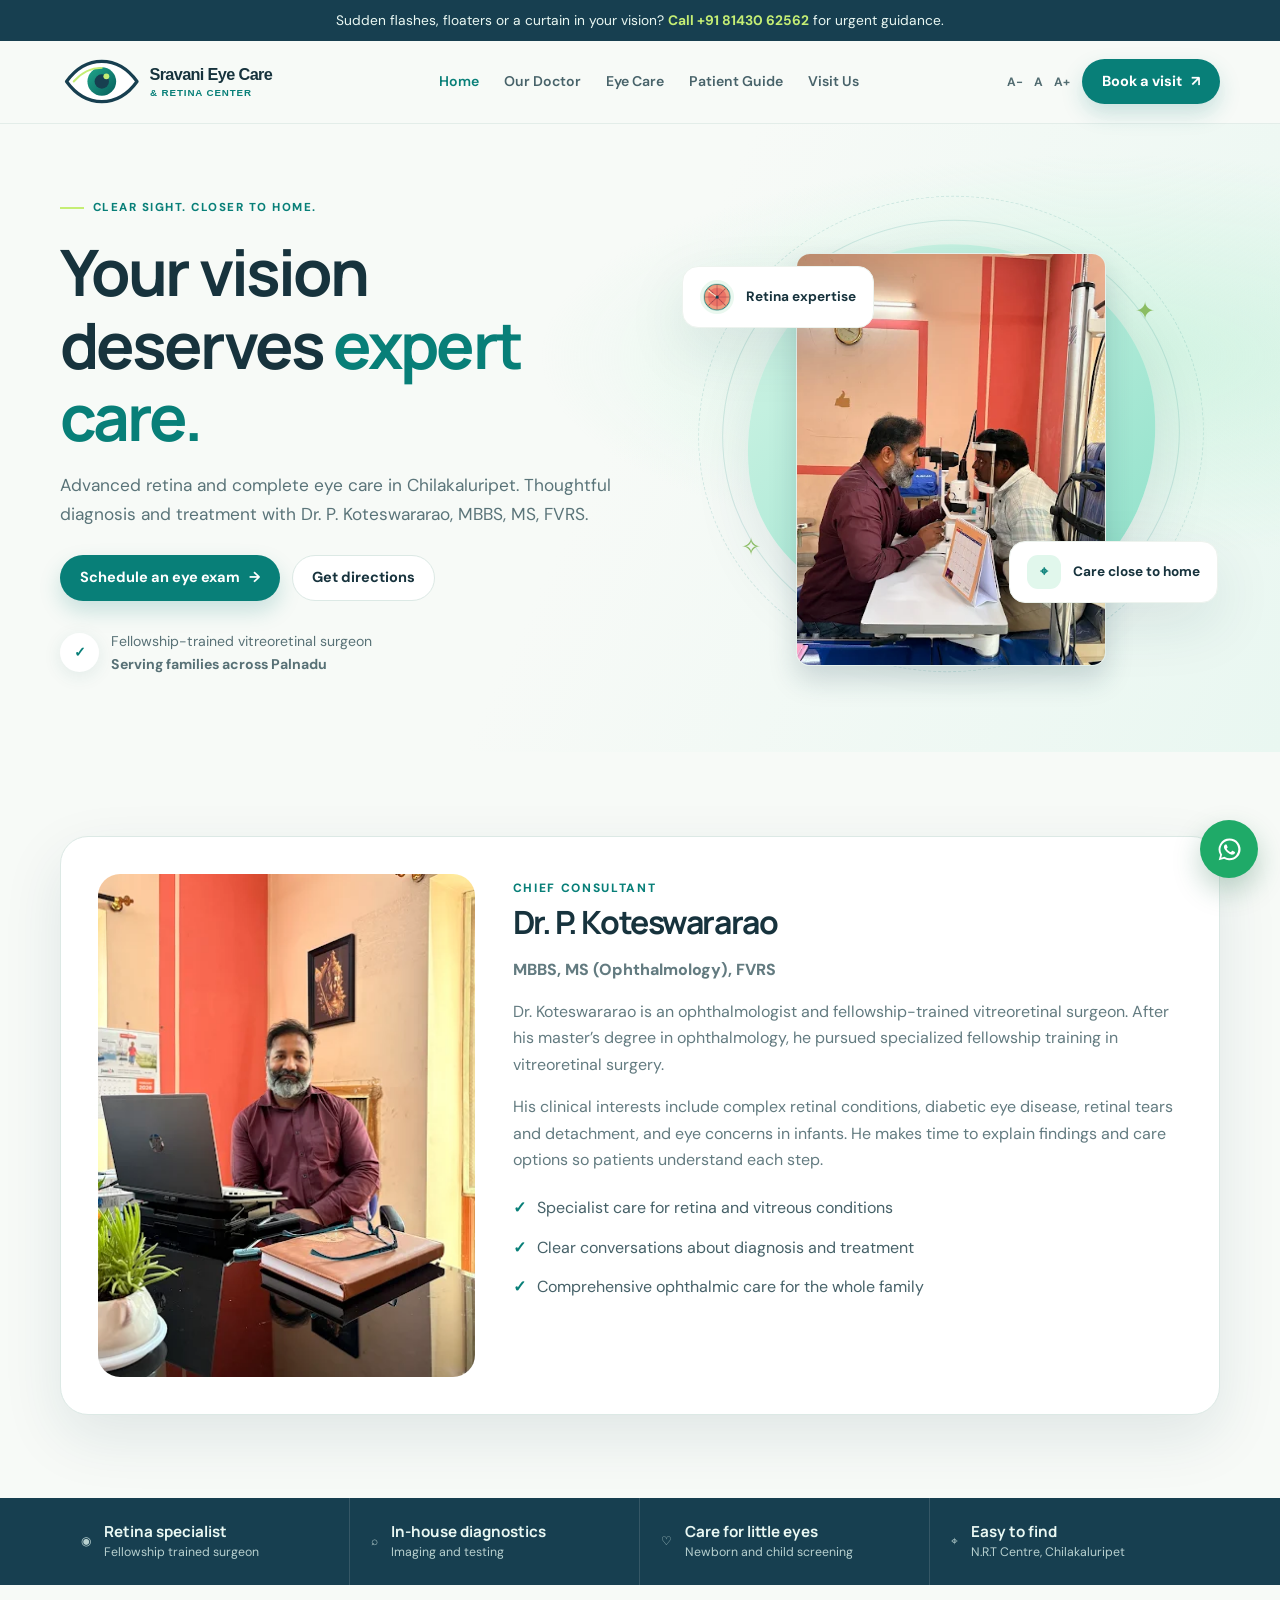
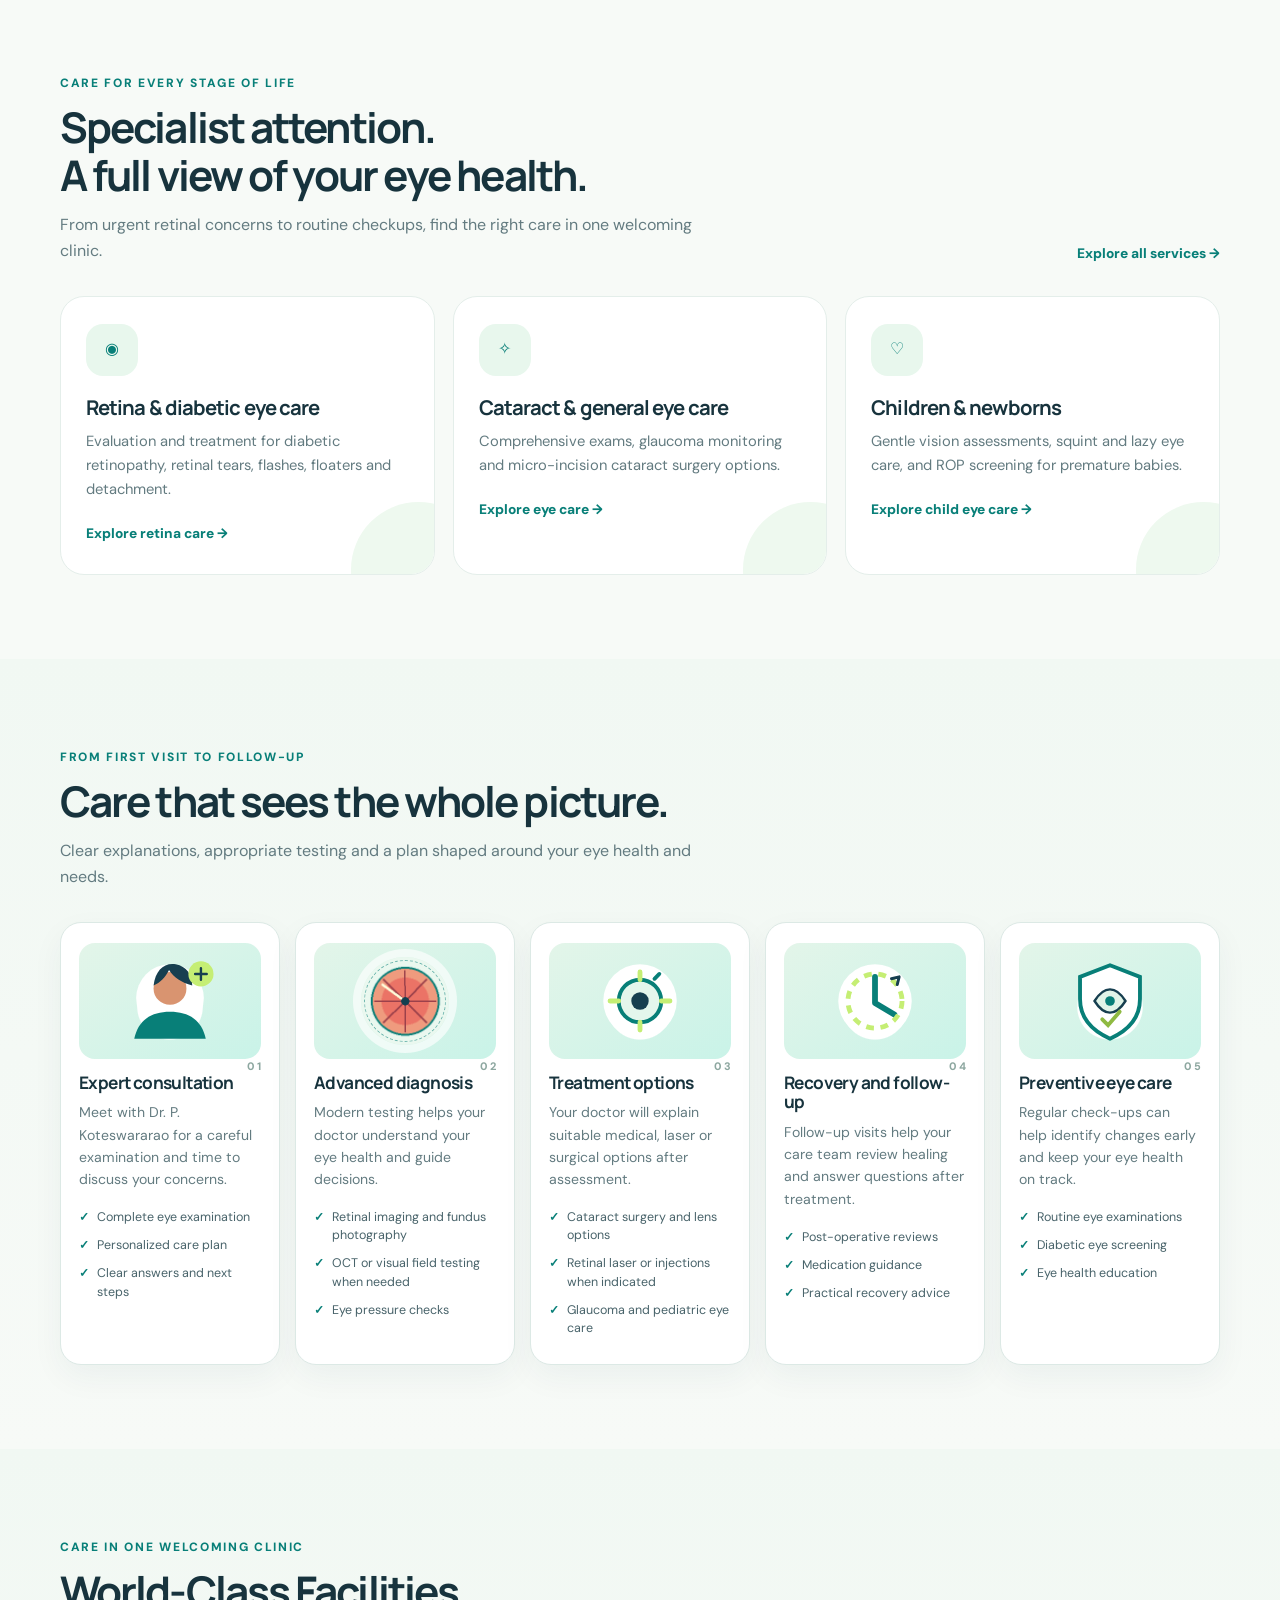
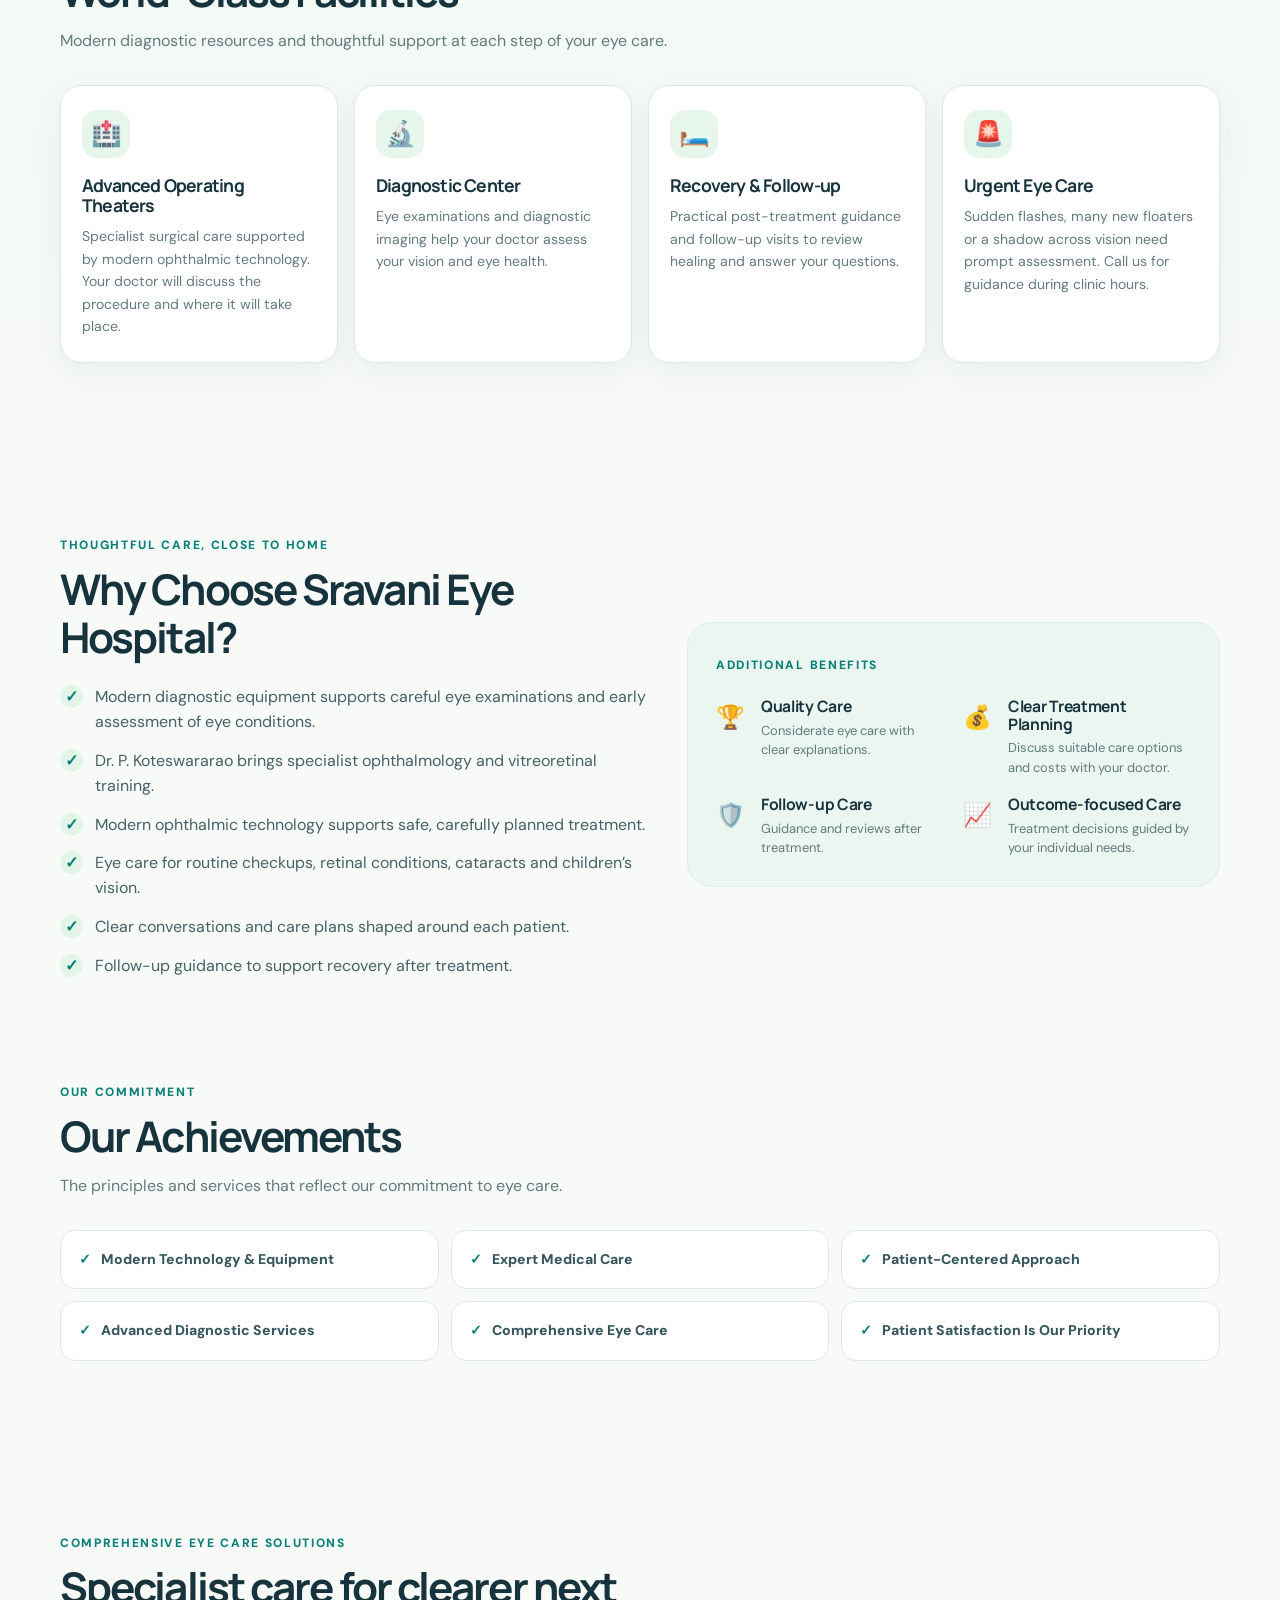
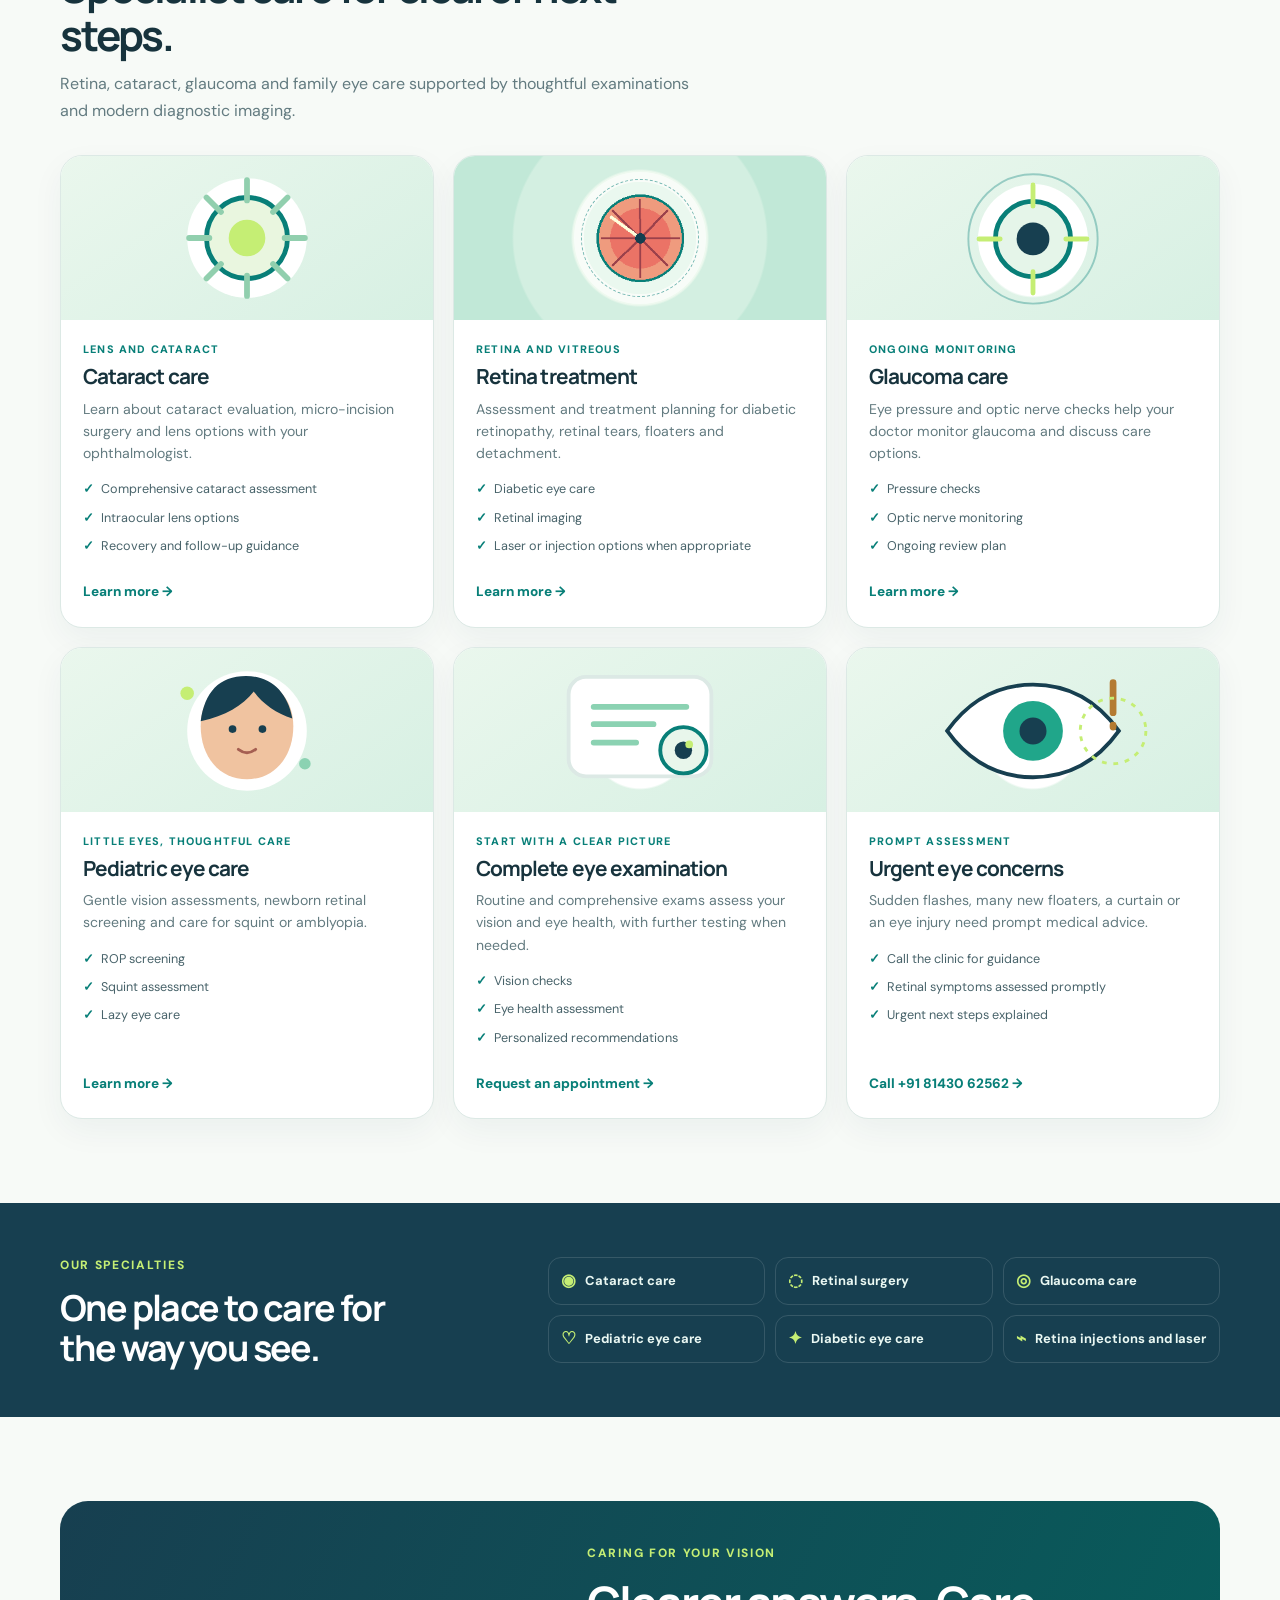
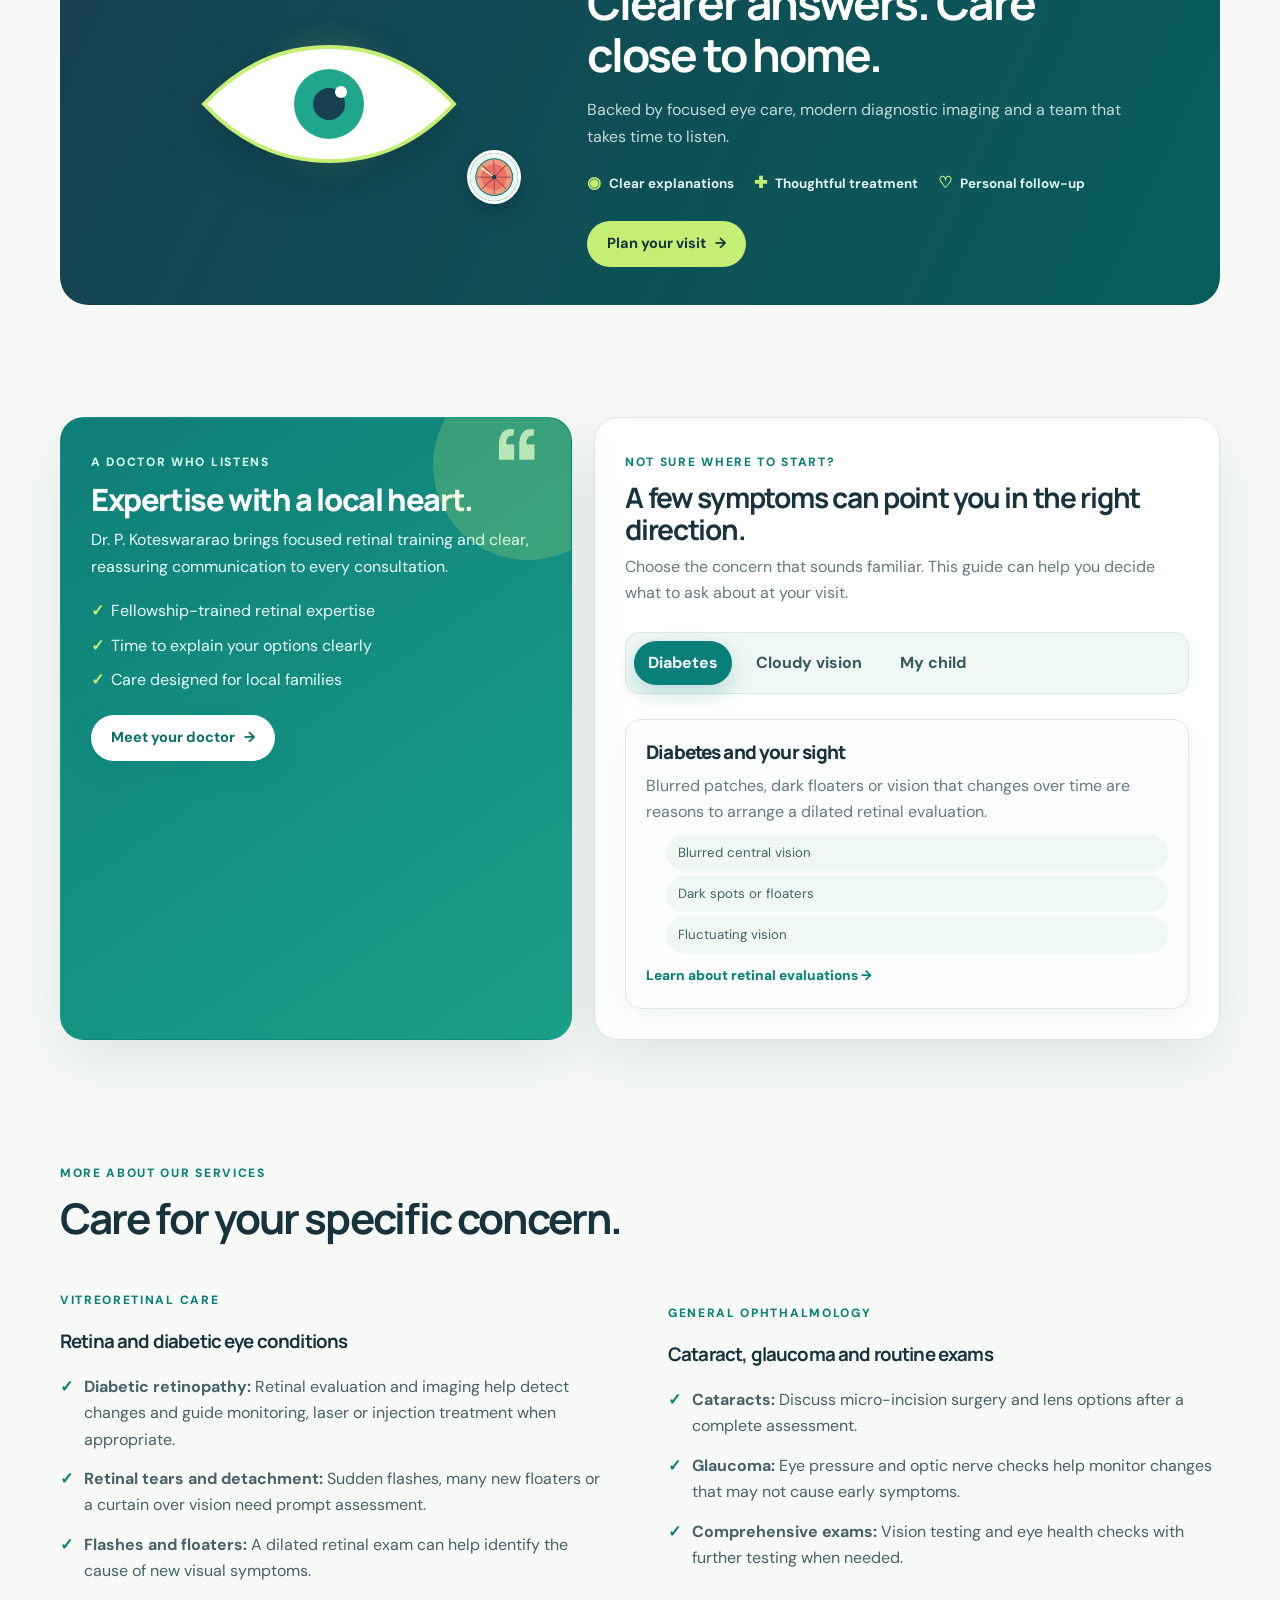
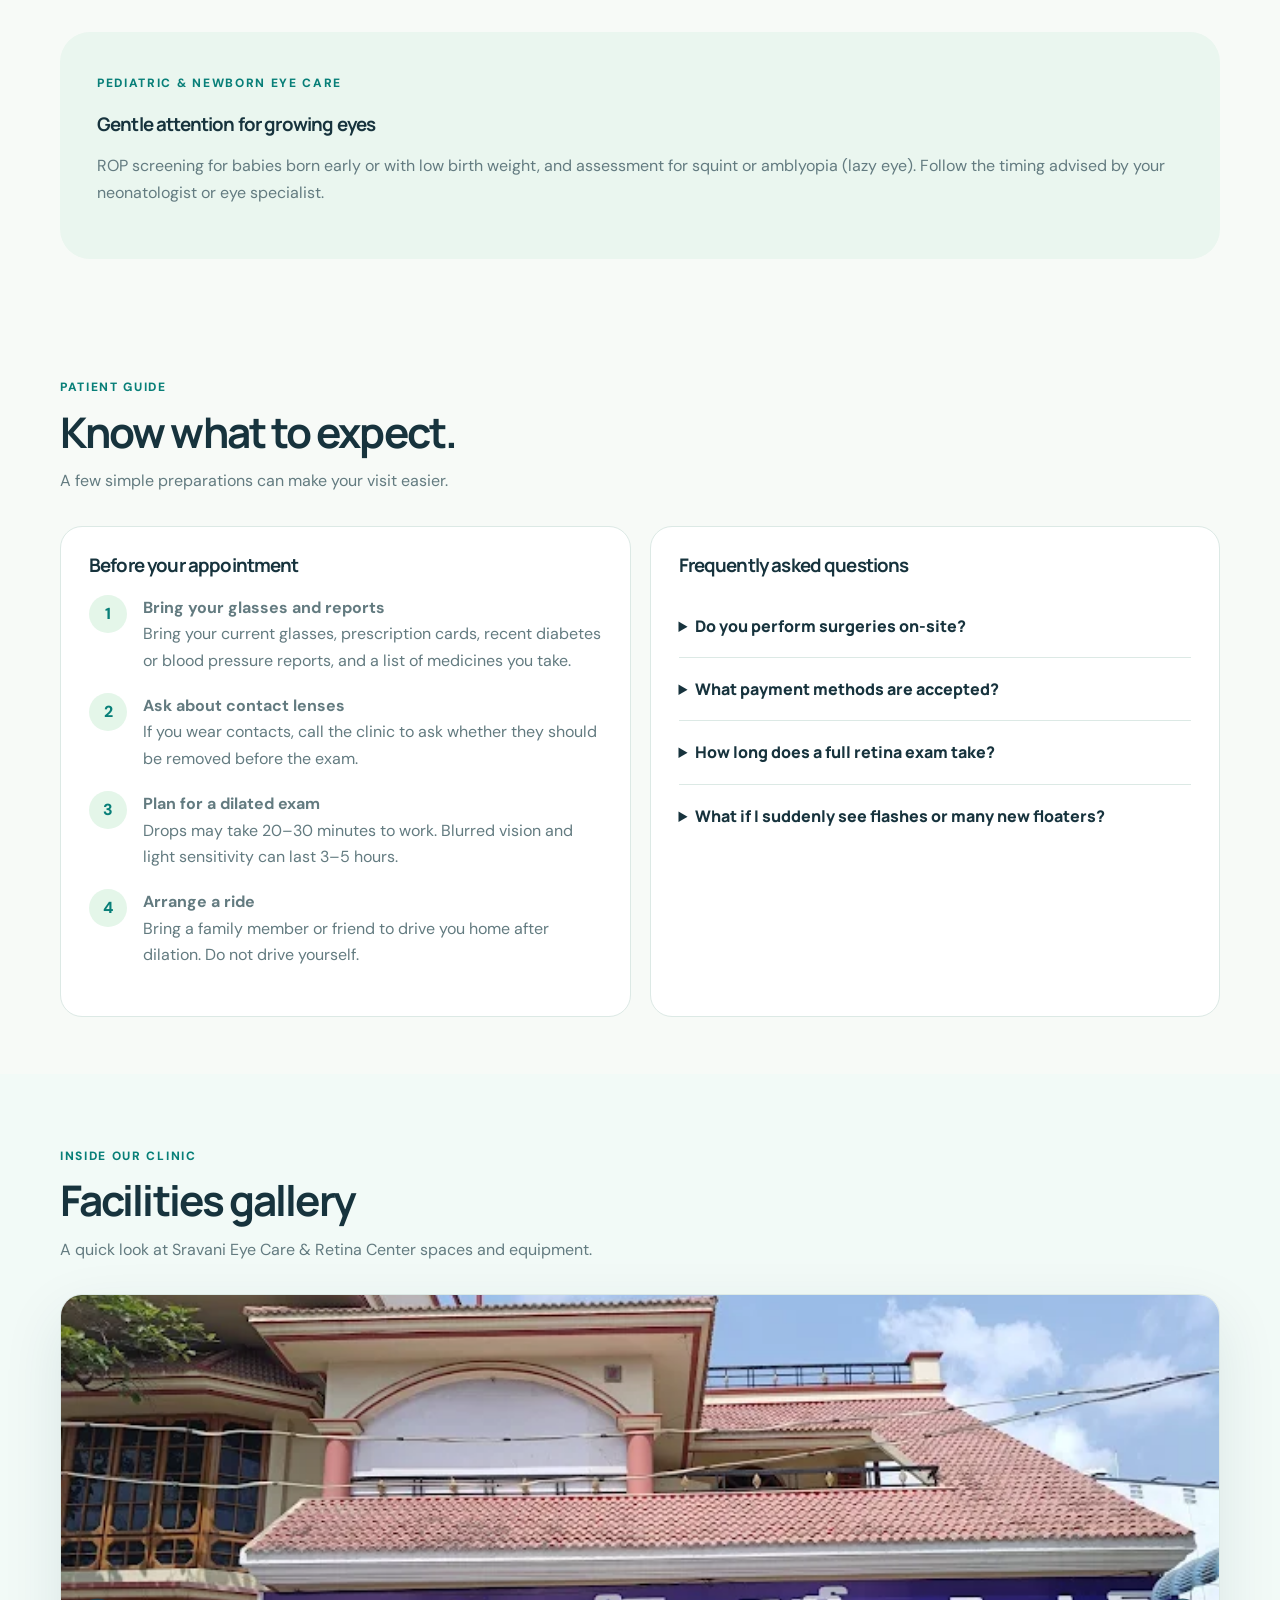
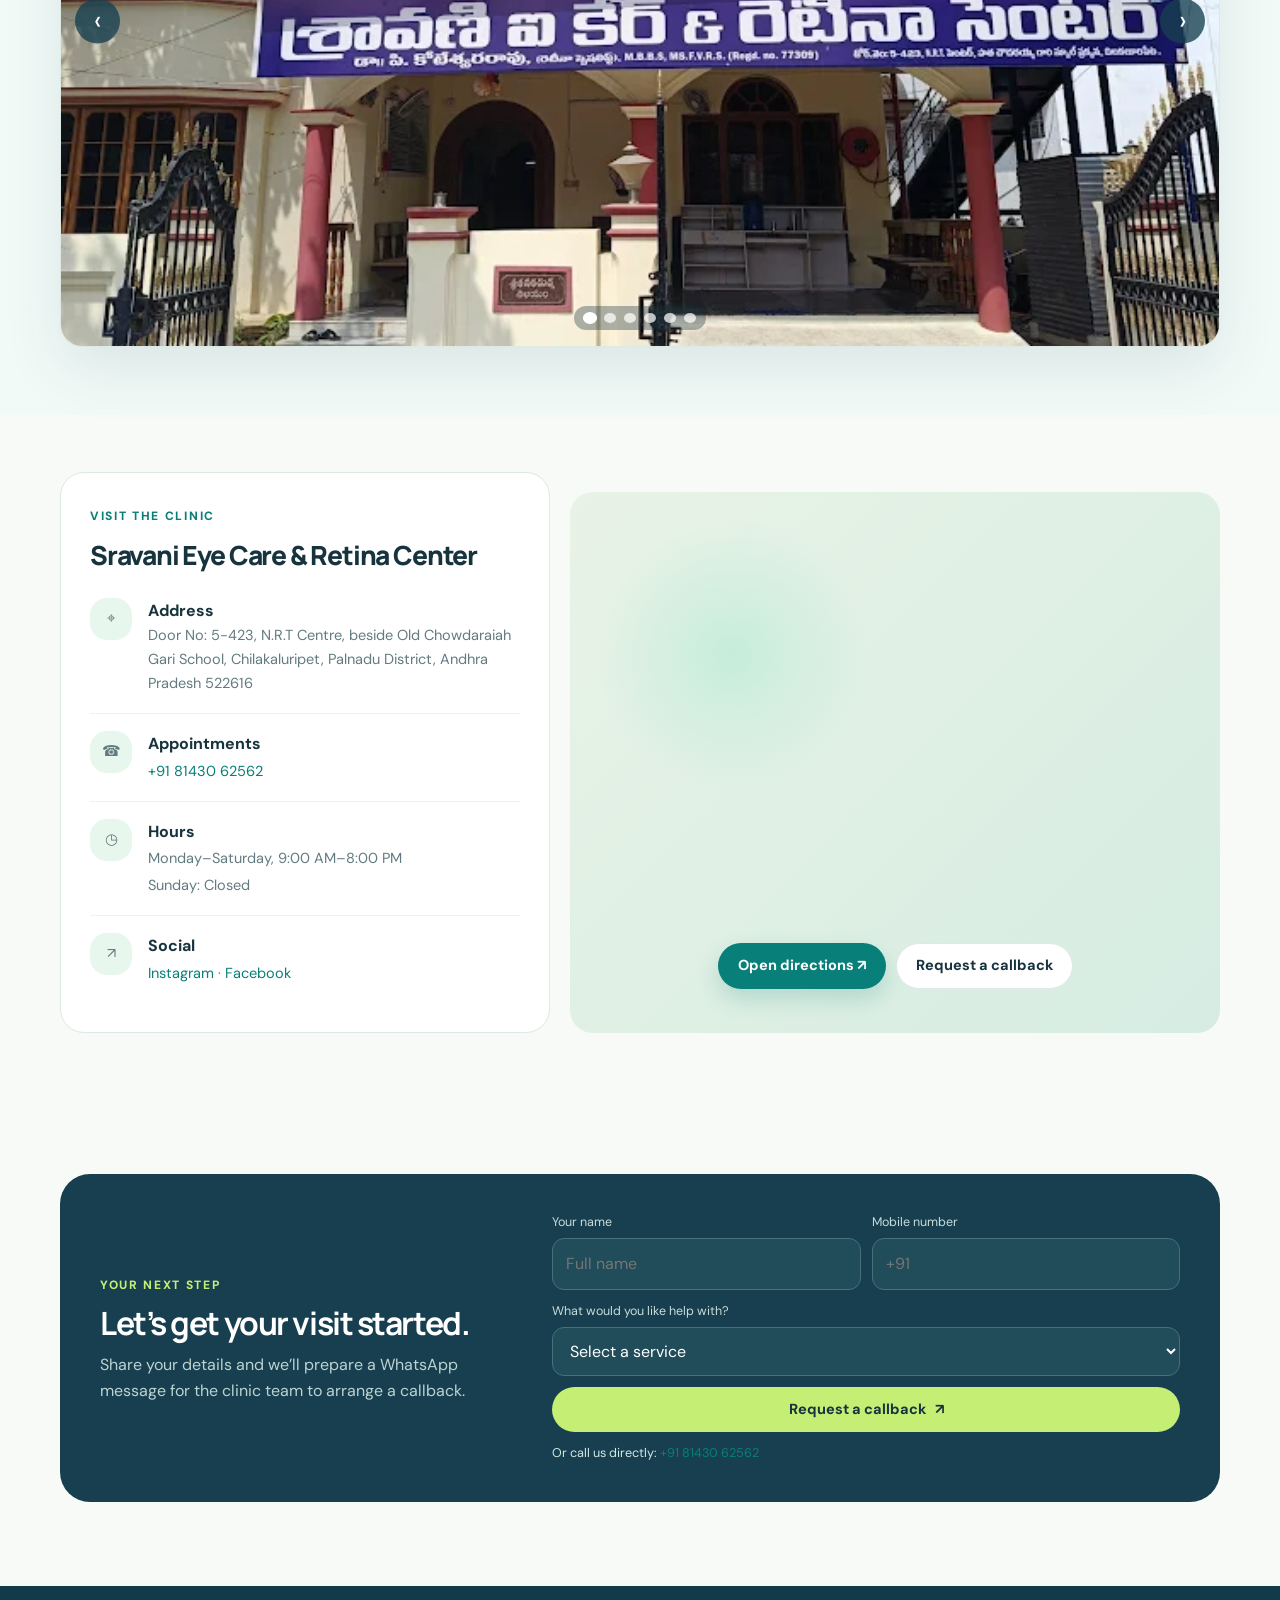
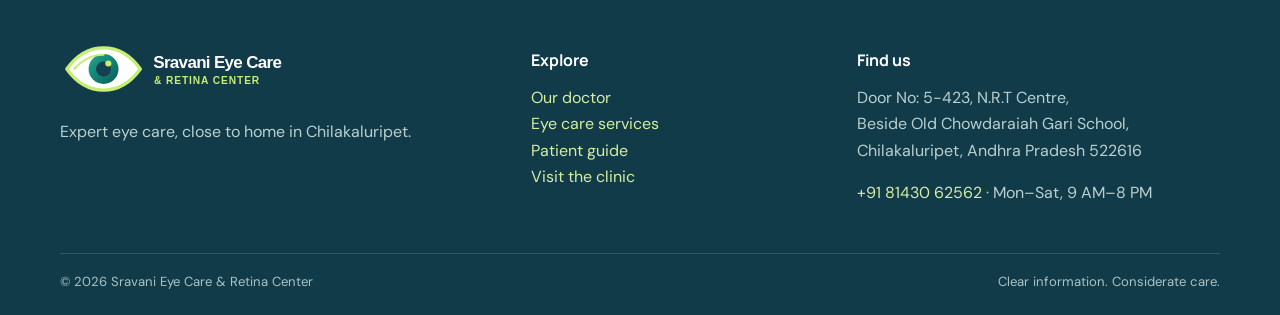
==== index.html @ eb045a0c "first commit" ====
<!doctype html>
<html lang="en">
<head>
  <meta charset="UTF-8" />
  <meta name="viewport" content="width=device-width, initial-scale=1.0" />
  <meta name="theme-color" content="#f7faf7" />
  <title>Sravani Eye Care & Retina Center | Dr. P. Koteswararao | Chilakaluripet</title>
  <meta name="description" content="Expert retina surgery, diabetic eye care, cataract treatment and pediatric eye screening at Sravani Eye Care & Retina Center, N.R.T Centre, Chilakaluripet. Call +91 81430 62562." />
  <link rel="preconnect" href="https://fonts.googleapis.com" /><link rel="preconnect" href="https://fonts.gstatic.com" crossorigin />
  <link rel="stylesheet" href="styles.css" />
  <script type="application/ld+json">{"@context":"https://schema.org","@type":"MedicalOrganization","name":"Sravani Eye Care & Retina Center","alternateName":"Sravani Eye Clinic Chilakaluripet","description":"Specialized ophthalmic care providing vitreoretinal surgery, diabetic retinopathy management, cataract surgery and pediatric eye screening under Dr. P. Koteswararao.","url":"https://sravanieyecare.com","telephone":"+91-81430-62562","address":{"@type":"PostalAddress","streetAddress":"Door No: 5-423, N.R.T Centre, Beside Old Chowdaraiah Gari School","addressLocality":"Chilakaluripet","addressRegion":"Andhra Pradesh","postalCode":"522616","addressCountry":"IN"},"openingHours":"Mo-Sa 09:00-20:00","sameAs":["https://www.instagram.com/sravanieyecare/","https://www.facebook.com/p/Sravani-Eye-Care-Retina-Center-61590438663763/"]}</script>
</head>
<body>
  <div class="top-alert">Sudden flashes, floaters or a curtain in your vision? <a href="tel:+918143062562">Call +91 81430 62562</a> for urgent guidance.</div>
  <header class="site-header"><div class="container nav-wrap">
    <a class="logo" href="index.html" aria-label="Sravani Eye Care home"><img src="assets/sravani-eye-care-logo.svg" alt="Sravani Eye Care &amp; Retina Center" /></a>
    <button class="menu-toggle" type="button" aria-expanded="false" aria-controls="main-nav" aria-label="Open navigation">☰</button>
    <nav class="main-nav" id="main-nav" aria-label="Main navigation"><a href="#home" aria-current="page">Home</a><a href="#doctor">Our Doctor</a><a href="#services">Eye Care</a><a href="#guide">Patient Guide</a><a href="#visit">Visit Us</a></nav>
    <div class="nav-tools"><div class="font-tools" aria-label="Text size"><button data-font-action="decrease" aria-label="Decrease text size">A−</button><button data-font-action="reset" aria-label="Reset text size">A</button><button data-font-action="increase" aria-label="Increase text size">A+</button></div><a class="btn btn-primary header-cta" href="#appointment">Book a visit <span aria-hidden="true">↗</span></a></div>
  </div></header>
  <main>
    <section class="hero" id="home"><div class="container hero-grid">
      <div class="reveal"><span class="eyebrow">Clear sight. Closer to home.</span><h1>Your vision deserves <em>expert care.</em></h1><p class="hero-copy">Advanced retina and complete eye care in Chilakaluripet. Thoughtful diagnosis and treatment with Dr. P. Koteswararao, MBBS, MS, FVRS.</p>
        <div class="cta-group"><a class="btn btn-primary" href="#appointment">Schedule an eye exam <span aria-hidden="true">→</span></a><a class="btn btn-light" href="https://maps.google.com/?q=5-423,+N.R.T+Centre,+Beside+Old+Chowdaraiah+Gari+School,+Chilakaluripet" target="_blank" rel="noopener noreferrer">Get directions</a></div>
        <div class="hero-note"><span class="doctor-seal">✓</span><span>Fellowship-trained vitreoretinal surgeon<br /><strong>Serving families across Palnadu</strong></span></div>
      </div>
      <div class="hero-art" aria-label="Sravani Eye Care clinic banner"><div class="eye-frame"></div>
        <img class="home-banner" src="assets/home-banner.png" alt="Sravani Eye Care clinic banner" loading="lazy" decoding="async" />
        <div class="orbit-card one"><img class="scan-gif" src="assets/retina-scan.gif" alt="" /><span>Retina expertise</span></div><div class="orbit-card two"><span class="orbit-icon">⌖</span><span>Care close to home</span></div><span class="spark s1">✦</span><span class="spark s2">✧</span>
      </div>
    </div></section>
    <section class="section" id="doctor">
      <div class="container doctor-card reveal">
        <div class="doctor-visual"><img src="assets/doctor.png" alt="Dr. P. Koteswararao, ophthalmologist and retina specialist" /></div>
        <div class="doctor-copy"><span class="section-kicker">Chief Consultant</span><h2>Dr. P. Koteswararao</h2><p class="credential">MBBS, MS (Ophthalmology), FVRS</p><p>Dr. Koteswararao is an ophthalmologist and fellowship-trained vitreoretinal surgeon. After his master’s degree in ophthalmology, he pursued specialized fellowship training in vitreoretinal surgery.</p><p>His clinical interests include complex retinal conditions, diabetic eye disease, retinal tears and detachment, and eye concerns in infants. He makes time to explain findings and care options so patients understand each step.</p><ul class="bullet-list"><li><span class="check">✓</span><span>Specialist care for retina and vitreous conditions</span></li><li><span class="check">✓</span><span>Clear conversations about diagnosis and treatment</span></li><li><span class="check">✓</span><span>Comprehensive ophthalmic care for the whole family</span></li></ul></div>
      </div>
    </section>
    <section class="trust-strip"><div class="container trust-grid"><div class="trust-item"><span class="trust-icon">◉</span><div><strong>Retina specialist</strong><span>Fellowship trained surgeon</span></div></div><div class="trust-item"><span class="trust-icon">⌕</span><div><strong>In-house diagnostics</strong><span>Imaging and testing</span></div></div><div class="trust-item"><span class="trust-icon">♡</span><div><strong>Care for little eyes</strong><span>Newborn and child screening</span></div></div><div class="trust-item"><span class="trust-icon">⌖</span><div><strong>Easy to find</strong><span>N.R.T Centre, Chilakaluripet</span></div></div></div></section>
    <section class="section" id="services"><div class="container"><div class="section-head"><div><span class="section-kicker">Care for every stage of life</span><h2 class="section-title">Specialist attention.<br />A full view of your eye health.</h2><p class="section-intro">From urgent retinal concerns to routine checkups, find the right care in one welcoming clinic.</p></div><a class="text-link" href="#eye-care-solutions">Explore all services →</a></div>
      <div class="service-grid"><article class="service-card reveal"><div class="service-icon">◉</div><h3>Retina & diabetic eye care</h3><p>Evaluation and treatment for diabetic retinopathy, retinal tears, flashes, floaters and detachment.</p><a class="text-link" href="#retina-care">Explore retina care →</a></article><article class="service-card reveal"><div class="service-icon">✧</div><h3>Cataract & general eye care</h3><p>Comprehensive exams, glaucoma monitoring and micro-incision cataract surgery options.</p><a class="text-link" href="#general-care">Explore eye care →</a></article><article class="service-card reveal"><div class="service-icon">♡</div><h3>Children & newborns</h3><p>Gentle vision assessments, squint and lazy eye care, and ROP screening for premature babies.</p><a class="text-link" href="#pediatric-care">Explore child eye care →</a></article></div>
    </div></section>
    <section class="section care-pathway" id="care-journey"><div class="container"><div class="section-head"><div><span class="section-kicker">From first visit to follow-up</span><h2 class="section-title">Care that sees the whole picture.</h2><p class="section-intro">Clear explanations, appropriate testing and a plan shaped around your eye health and needs.</p></div></div>
      <div class="pathway-grid">
        <article class="pathway-card reveal"><div class="pathway-art consult-art" aria-hidden="true"><svg viewBox="0 0 120 100"><circle cx="60" cy="47" r="35" fill="#fff"/><path d="M23 89c4-19 17-28 37-28s33 9 37 28" fill="#087f78"/><circle cx="60" cy="37" r="17" fill="#d99470"/><path d="M43 34c2-16 11-24 23-22 11 2 17 11 17 22-11-3-19-8-24-16-4 8-9 13-16 16" fill="#173f50"/><circle cx="92" cy="22" r="13" fill="#c5ee74"/><path d="M92 16v12m-6-6h12" stroke="#173f50" stroke-width="2.5" stroke-linecap="round"/></svg></div><span class="pathway-number">01</span><h3>Expert consultation</h3><p>Meet with Dr. P. Koteswararao for a careful examination and time to discuss your concerns.</p><ul><li>Complete eye examination</li><li>Personalized care plan</li><li>Clear answers and next steps</li></ul></article>
        <article class="pathway-card reveal"><div class="pathway-art diagnostic-art"><img src="assets/retina-scan.gif" alt="Animated retinal scan illustration" /><span class="scan-ring" aria-hidden="true"></span></div><span class="pathway-number">02</span><h3>Advanced diagnosis</h3><p>Modern testing helps your doctor understand your eye health and guide decisions.</p><ul><li>Retinal imaging and fundus photography</li><li>OCT or visual field testing when needed</li><li>Eye pressure checks</li></ul></article>
        <article class="pathway-card reveal"><div class="pathway-art treatment-art" aria-hidden="true"><svg viewBox="0 0 120 100"><circle cx="60" cy="50" r="38" fill="#fff"/><circle cx="60" cy="50" r="22" fill="#e4f6ec" stroke="#087f78" stroke-width="4"/><circle cx="60" cy="50" r="9" fill="#173f50"/><path d="M60 28v-8m22 30h9M60 72v8M38 50h-9" stroke="#c5ee74" stroke-width="5" stroke-linecap="round"/><path d="m75 27 5-5" stroke="#087f78" stroke-width="4" stroke-linecap="round"/></svg></div><span class="pathway-number">03</span><h3>Treatment options</h3><p>Your doctor will explain suitable medical, laser or surgical options after assessment.</p><ul><li>Cataract surgery and lens options</li><li>Retinal laser or injections when indicated</li><li>Glaucoma and pediatric eye care</li></ul></article>
        <article class="pathway-card reveal"><div class="pathway-art recovery-art" aria-hidden="true"><svg viewBox="0 0 120 100"><circle cx="60" cy="50" r="38" fill="#fff"/><path d="M60 25v27l20 12" fill="none" stroke="#087f78" stroke-width="6" stroke-linecap="round" stroke-linejoin="round"/><circle cx="60" cy="50" r="28" fill="none" stroke="#c5ee74" stroke-width="5" stroke-dasharray="8 7"/><path d="m77 27 8-2-2 8" fill="none" stroke="#173f50" stroke-width="3" stroke-linecap="round" stroke-linejoin="round"/></svg></div><span class="pathway-number">04</span><h3>Recovery and follow-up</h3><p>Follow-up visits help your care team review healing and answer questions after treatment.</p><ul><li>Post-operative reviews</li><li>Medication guidance</li><li>Practical recovery advice</li></ul></article>
        <article class="pathway-card reveal"><div class="pathway-art prevention-art" aria-hidden="true"><svg viewBox="0 0 120 100"><path d="M60 13 91 25v23c0 20-13 33-31 41-18-8-31-21-31-41V25Z" fill="#fff" stroke="#087f78" stroke-width="4"/><path d="M44 50c5-8 11-12 16-12s11 4 16 12c-5 8-11 12-16 12s-11-4-16-12Z" fill="#e1f4e8" stroke="#173f50" stroke-width="2.5"/><circle cx="60" cy="50" r="5" fill="#087f78"/><path d="m52 69 6 6 12-14" fill="none" stroke="#8fba42" stroke-width="4" stroke-linecap="round"/></svg></div><span class="pathway-number">05</span><h3>Preventive eye care</h3><p>Regular check-ups can help identify changes early and keep your eye health on track.</p><ul><li>Routine eye examinations</li><li>Diabetic eye screening</li><li>Eye health education</li></ul></article>
      </div>
    </div></section>
    <section class="section facilities-section" id="facilities"><div class="container"><div class="section-head"><div><span class="section-kicker">Care in one welcoming clinic</span><h2 class="section-title">World-Class Facilities</h2><p class="section-intro">Modern diagnostic resources and thoughtful support at each step of your eye care.</p></div></div>
      <div class="facilities-grid">
        <article class="facility-card reveal"><span class="facility-icon" aria-hidden="true">🏥</span><h3>Advanced Operating Theaters</h3><p>Specialist surgical care supported by modern ophthalmic technology. Your doctor will discuss the procedure and where it will take place.</p></article>
        <article class="facility-card reveal"><span class="facility-icon" aria-hidden="true">🔬</span><h3>Diagnostic Center</h3><p>Eye examinations and diagnostic imaging help your doctor assess your vision and eye health.</p></article>
        <article class="facility-card reveal"><span class="facility-icon" aria-hidden="true">🛏️</span><h3>Recovery & Follow-up</h3><p>Practical post-treatment guidance and follow-up visits to review healing and answer your questions.</p></article>
        <article class="facility-card reveal"><span class="facility-icon" aria-hidden="true">🚨</span><h3>Urgent Eye Care</h3><p>Sudden flashes, many new floaters or a shadow across vision need prompt assessment. Call us for guidance during clinic hours.</p></article>
      </div>
    </div></section>
    <section class="section why-section" id="why-sravani"><div class="container why-layout"><div><span class="section-kicker">Thoughtful care, close to home</span><h2 class="section-title">Why Choose Sravani Eye Hospital?</h2><ul class="why-list"><li><span aria-hidden="true">✓</span><span>Modern diagnostic equipment supports careful eye examinations and early assessment of eye conditions.</span></li><li><span aria-hidden="true">✓</span><span>Dr. P. Koteswararao brings specialist ophthalmology and vitreoretinal training.</span></li><li><span aria-hidden="true">✓</span><span>Modern ophthalmic technology supports safe, carefully planned treatment.</span></li><li><span aria-hidden="true">✓</span><span>Eye care for routine checkups, retinal conditions, cataracts and children’s vision.</span></li><li><span aria-hidden="true">✓</span><span>Clear conversations and care plans shaped around each patient.</span></li><li><span aria-hidden="true">✓</span><span>Follow-up guidance to support recovery after treatment.</span></li></ul></div>
      <aside class="benefits-panel"><span class="section-kicker">Additional Benefits</span><div class="benefit-grid"><article><span aria-hidden="true">🏆</span><div><h3>Quality Care</h3><p>Considerate eye care with clear explanations.</p></div></article><article><span aria-hidden="true">💰</span><div><h3>Clear Treatment Planning</h3><p>Discuss suitable care options and costs with your doctor.</p></div></article><article><span aria-hidden="true">🛡️</span><div><h3>Follow-up Care</h3><p>Guidance and reviews after treatment.</p></div></article><article><span aria-hidden="true">📈</span><div><h3>Outcome-focused Care</h3><p>Treatment decisions guided by your individual needs.</p></div></article></div></aside>
    </div></section>
    <section class="section achievements-section" id="achievements"><div class="container"><div class="section-head"><div><span class="section-kicker">Our commitment</span><h2 class="section-title">Our Achievements</h2><p class="section-intro">The principles and services that reflect our commitment to eye care.</p></div></div><div class="achievement-list"><span>Modern Technology &amp; Equipment</span><span>Expert Medical Care</span><span>Patient-Centered Approach</span><span>Advanced Diagnostic Services</span><span>Comprehensive Eye Care</span><span>Patient Satisfaction Is Our Priority</span></div></div></section>
    <section class="section solutions-section" id="eye-care-solutions"><div class="container"><div class="section-head"><div><span class="section-kicker">Comprehensive eye care solutions</span><h2 class="section-title">Specialist care for clearer next steps.</h2><p class="section-intro">Retina, cataract, glaucoma and family eye care supported by thoughtful examinations and modern diagnostic imaging.</p></div></div>
      <div class="solutions-grid">
        <article class="solution-card reveal"><div class="solution-art" aria-hidden="true"><svg viewBox="0 0 320 170"><circle cx="160" cy="85" r="62" fill="#fff"/><circle cx="160" cy="85" r="42" fill="#e9f6df" stroke="#087f78" stroke-width="5"/><circle cx="160" cy="85" r="19" fill="#c5ee74"/><path d="M160 25v21m0 78v21m60-60h-21m-78 0h-21m102-42-15 15m-54 54-15 15m84 0-15-15m-54-54-15-15" stroke="#91cfae" stroke-width="6" stroke-linecap="round"/></svg></div><div class="solution-content"><span class="solution-label">Lens and cataract</span><h3>Cataract care</h3><p>Learn about cataract evaluation, micro-incision surgery and lens options with your ophthalmologist.</p><ul><li>Comprehensive cataract assessment</li><li>Intraocular lens options</li><li>Recovery and follow-up guidance</li></ul><a class="text-link" href="#general-care">Learn more <span aria-hidden="true">&#8594;</span></a></div></article>
        <article class="solution-card reveal"><div class="solution-art retina-art"><img src="assets/retina-scan.gif" alt="Animated retinal scan" /><span class="retina-orbit" aria-hidden="true"></span></div><div class="solution-content"><span class="solution-label">Retina and vitreous</span><h3>Retina treatment</h3><p>Assessment and treatment planning for diabetic retinopathy, retinal tears, floaters and detachment.</p><ul><li>Diabetic eye care</li><li>Retinal imaging</li><li>Laser or injection options when appropriate</li></ul><a class="text-link" href="#retina-care">Learn more <span aria-hidden="true">&#8594;</span></a></div></article>
        <article class="solution-card reveal"><div class="solution-art glaucoma-art" aria-hidden="true"><svg viewBox="0 0 320 170"><circle cx="160" cy="86" r="57" fill="#fff"/><circle cx="160" cy="86" r="39" fill="#e5f5e9" stroke="#087f78" stroke-width="5"/><circle cx="160" cy="86" r="17" fill="#173f50"/><path d="M160 30v22m0 68v22m56-56h-22m-68 0h-22" stroke="#c5ee74" stroke-width="5" stroke-linecap="round"/><circle class="glaucoma-pulse" cx="160" cy="86" r="67" fill="none" stroke="#087f78" stroke-width="2" opacity=".35"/></svg></div><div class="solution-content"><span class="solution-label">Ongoing monitoring</span><h3>Glaucoma care</h3><p>Eye pressure and optic nerve checks help your doctor monitor glaucoma and discuss care options.</p><ul><li>Pressure checks</li><li>Optic nerve monitoring</li><li>Ongoing review plan</li></ul><a class="text-link" href="#general-care">Learn more <span aria-hidden="true">&#8594;</span></a></div></article>
        <article class="solution-card reveal"><div class="solution-art pediatric-art" aria-hidden="true"><svg viewBox="0 0 320 170"><circle cx="160" cy="86" r="62" fill="#fff"/><path d="M160 32c-29 0-48 20-48 49 0 31 19 55 48 55s48-24 48-55c0-29-19-49-48-49" fill="#f0c3a0"/><path d="M112 76c4-30 19-47 47-47 25 0 43 16 48 44-16-5-31-15-40-28-12 15-29 25-55 31" fill="#173f50"/><circle cx="145" cy="84" r="4" fill="#173f50"/><circle cx="176" cy="84" r="4" fill="#173f50"/><path d="M151 105q9 7 18 0" fill="none" stroke="#a55f52" stroke-width="3" stroke-linecap="round"/><circle cx="98" cy="47" r="7" fill="#c5ee74"/><circle cx="220" cy="120" r="6" fill="#8bd2b2"/></svg></div><div class="solution-content"><span class="solution-label">Little eyes, thoughtful care</span><h3>Pediatric eye care</h3><p>Gentle vision assessments, newborn retinal screening and care for squint or amblyopia.</p><ul><li>ROP screening</li><li>Squint assessment</li><li>Lazy eye care</li></ul><a class="text-link" href="#pediatric-care">Learn more <span aria-hidden="true">&#8594;</span></a></div></article>
        <article class="solution-card reveal"><div class="solution-art exam-art" aria-hidden="true"><svg viewBox="0 0 320 170"><rect x="86" y="30" width="148" height="103" rx="18" fill="#fff" stroke="#dce9e5" stroke-width="4"/><path d="M112 61h96M112 79h62M112 98h44" stroke="#8bd2b2" stroke-width="6" stroke-linecap="round"/><circle cx="205" cy="106" r="24" fill="#e8f6eb" stroke="#087f78" stroke-width="4"/><circle cx="205" cy="106" r="9" fill="#173f50"/><circle cx="211" cy="100" r="4" fill="#c5ee74"/></svg></div><div class="solution-content"><span class="solution-label">Start with a clear picture</span><h3>Complete eye examination</h3><p>Routine and comprehensive exams assess your vision and eye health, with further testing when needed.</p><ul><li>Vision checks</li><li>Eye health assessment</li><li>Personalized recommendations</li></ul><a class="text-link" href="#appointment">Request an appointment <span aria-hidden="true">&#8594;</span></a></div></article>
        <article class="solution-card reveal"><div class="solution-art urgent-art" aria-hidden="true"><svg viewBox="0 0 320 170"><path d="M71 86c23-32 52-48 89-48s66 16 89 48c-23 32-52 48-89 48S94 118 71 86Z" fill="#fff" stroke="#173f50" stroke-width="4"/><circle cx="160" cy="86" r="31" fill="#20a68a"/><circle cx="160" cy="86" r="14" fill="#173f50"/><path d="M243 36v31m0 13v2" stroke="#b47b32" stroke-width="7" stroke-linecap="round"/><circle cx="243" cy="86" r="34" fill="none" stroke="#c5ee74" stroke-width="3" stroke-dasharray="5 7"/></svg></div><div class="solution-content"><span class="solution-label">Prompt assessment</span><h3>Urgent eye concerns</h3><p>Sudden flashes, many new floaters, a curtain or an eye injury need prompt medical advice.</p><ul><li>Call the clinic for guidance</li><li>Retinal symptoms assessed promptly</li><li>Urgent next steps explained</li></ul><a class="text-link" href="tel:+918143062562">Call +91 81430 62562 <span aria-hidden="true">&#8594;</span></a></div></article>
      </div>
    </div></section>
    <section class="specialties-strip"><div class="container specialties-layout"><div><span class="section-kicker">Our specialties</span><h2>One place to care for the way you see.</h2></div><div class="specialty-list"><a href="#general-care"><span>◉</span>Cataract care</a><a href="#retina-care"><span>◌</span>Retinal surgery</a><a href="#general-care"><span>◎</span>Glaucoma care</a><a href="#pediatric-care"><span>♡</span>Pediatric eye care</a><a href="#retina-care"><span>✦</span>Diabetic eye care</a><a href="#retina-care"><span>⌁</span>Retina injections and laser</a></div></div></section>
    <section class="section"><div class="container vision-banner reveal"><div class="vision-banner-art" aria-hidden="true"><span class="vision-sun"></span><svg viewBox="0 0 320 180"><path d="M35 91c35-38 76-57 125-57s90 19 125 57c-35 38-76 57-125 57S70 129 35 91Z" fill="#fff" stroke="#c5ee74" stroke-width="4"/><circle cx="160" cy="91" r="35" fill="#20a68a"/><circle cx="160" cy="91" r="16" fill="#173f50"/><circle cx="172" cy="79" r="6" fill="#fff"/></svg><img src="assets/retina-scan.gif" alt="Animated retina scan" /></div><div><span class="section-kicker" style="color:var(--lime)">Caring for your vision</span><h2>Clearer answers. Care close to home.</h2><p>Backed by focused eye care, modern diagnostic imaging and a team that takes time to listen.</p><div class="vision-points"><span><b>◉</b> Clear explanations</span><span><b>✚</b> Thoughtful treatment</span><span><b>♡</b> Personal follow-up</span></div><a class="btn btn-lime" href="#appointment">Plan your visit <span aria-hidden="true">&#8594;</span></a></div></div></section>    <section class="section-tight insight-section"><div class="container insight-grid"><article class="insight-doctor reveal"><span class="quote-mark">“</span><span class="section-kicker">A doctor who listens</span><h2>Expertise with a local heart.</h2><p>Dr. P. Koteswararao brings focused retinal training and clear, reassuring communication to every consultation.</p><ul class="insight-points"><li>Fellowship-trained retinal expertise</li><li>Time to explain your options clearly</li><li>Care designed for local families</li></ul><a class="btn btn-primary" href="#doctor">Meet your doctor <span aria-hidden="true">→</span></a></article><article class="insight-guide reveal"><span class="section-kicker">Not sure where to start?</span><h2 class="section-title">A few symptoms can point you in the right direction.</h2><p class="section-intro">Choose the concern that sounds familiar. This guide can help you decide what to ask about at your visit.</p><div class="symptom-tabs" role="tablist" aria-label="Choose an eye care concern"><button role="tab" id="tab-diabetes" aria-controls="panel-diabetes" aria-selected="true" data-symptom="diabetes">Diabetes</button><button role="tab" id="tab-cloudy" aria-controls="panel-cloudy" aria-selected="false" data-symptom="cloudy">Cloudy vision</button><button role="tab" id="tab-child" aria-controls="panel-child" aria-selected="false" data-symptom="child">My child</button></div>
      <div class="symptom-panel" id="panel-diabetes" role="tabpanel" aria-labelledby="tab-diabetes"><h3>Diabetes and your sight</h3><p>Blurred patches, dark floaters or vision that changes over time are reasons to arrange a dilated retinal evaluation.</p><ul><li>Blurred central vision</li><li>Dark spots or floaters</li><li>Fluctuating vision</li></ul><a class="text-link" href="#retina-care">Learn about retinal evaluations →</a></div>
      <div class="symptom-panel" id="panel-cloudy" role="tabpanel" aria-labelledby="tab-cloudy" hidden><h3>Cloudy or faded vision</h3><p>Glare, halos around lights and faded colors can be associated with cataracts. An eye exam helps identify the cause.</p><ul><li>Glare at night</li><li>Faded colors</li><li>Foggy vision</li></ul><a class="text-link" href="#general-care">Learn about cataract care →</a></div>
      <div class="symptom-panel" id="panel-child" role="tabpanel" aria-labelledby="tab-child" hidden><h3>Vision care for babies and children</h3><p>Premature babies and children with unusual tracking, persistent watering or a white pupil reflection should be assessed promptly.</p><ul><li>Born prematurely</li><li>Uneven eye tracking</li><li>White pupil reflection</li></ul><a class="text-link" href="#pediatric-care">Learn about children's eye care →</a></div>
    </article></div></section>
    <section class="section-tight" id="service-details"><div class="container"><div class="section-head"><div><span class="section-kicker">More about our services</span><h2 class="section-title">Care for your specific concern.</h2></div></div><div class="split">
      <div id="retina-care"><span class="section-kicker">Vitreoretinal care</span><h3>Retina and diabetic eye conditions</h3><ul class="bullet-list"><li><span class="check">✓</span><span><strong>Diabetic retinopathy:</strong> Retinal evaluation and imaging help detect changes and guide monitoring, laser or injection treatment when appropriate.</span></li><li><span class="check">✓</span><span><strong>Retinal tears and detachment:</strong> Sudden flashes, many new floaters or a curtain over vision need prompt assessment.</span></li><li><span class="check">✓</span><span><strong>Flashes and floaters:</strong> A dilated retinal exam can help identify the cause of new visual symptoms.</span></li></ul></div>
      <div id="general-care"><span class="section-kicker">General ophthalmology</span><h3>Cataract, glaucoma and routine exams</h3><ul class="bullet-list"><li><span class="check">✓</span><span><strong>Cataracts:</strong> Discuss micro-incision surgery and lens options after a complete assessment.</span></li><li><span class="check">✓</span><span><strong>Glaucoma:</strong> Eye pressure and optic nerve checks help monitor changes that may not cause early symptoms.</span></li><li><span class="check">✓</span><span><strong>Comprehensive exams:</strong> Vision testing and eye health checks with further testing when needed.</span></li></ul></div>
    </div><div id="pediatric-care" class="soft-panel" style="margin-top:25px"><span class="section-kicker">Pediatric & newborn eye care</span><h3>Gentle attention for growing eyes</h3><p>ROP screening for babies born early or with low birth weight, and assessment for squint or amblyopia (lazy eye). Follow the timing advised by your neonatologist or eye specialist.</p></div></div></section>
    <section class="section-tight" id="guide"><div class="container"><div class="section-head"><div><span class="section-kicker">Patient guide</span><h2 class="section-title">Know what to expect.</h2><p class="section-intro">A few simple preparations can make your visit easier.</p></div></div><div class="guide-grid">
      <article class="guide-card"><h3>Before your appointment</h3><div class="step"><span class="step-num">1</span><p><strong>Bring your glasses and reports</strong><br />Bring your current glasses, prescription cards, recent diabetes or blood pressure reports, and a list of medicines you take.</p></div><div class="step"><span class="step-num">2</span><p><strong>Ask about contact lenses</strong><br />If you wear contacts, call the clinic to ask whether they should be removed before the exam.</p></div><div class="step"><span class="step-num">3</span><p><strong>Plan for a dilated exam</strong><br />Drops may take 20–30 minutes to work. Blurred vision and light sensitivity can last 3–5 hours.</p></div><div class="step"><span class="step-num">4</span><p><strong>Arrange a ride</strong><br />Bring a family member or friend to drive you home after dilation. Do not drive yourself.</p></div></article>
      <article class="guide-card"><h3>Frequently asked questions</h3><details class="faq-item"><summary>Do you perform surgeries on-site?</summary><p>Your doctor will explain the recommended procedure and where it will take place during your consultation.</p></details><details class="faq-item"><summary>What payment methods are accepted?</summary><p>The clinic accepts cash, UPI payments such as Google Pay, PhonePe and Paytm, and major debit or credit cards.</p></details><details class="faq-item"><summary>How long does a full retina exam take?</summary><p>Allow around 1.5 to 2 hours, including time for dilation and diagnostic imaging. Timing may vary.</p></details><details class="faq-item"><summary>What if I suddenly see flashes or many new floaters?</summary><p>Call the clinic promptly for guidance. Sudden flashes, a shower of floaters or a shadow across vision need urgent assessment.</p></details></article>
    </div></div></section>
    <section class="section gallery-section" id="gallery"><div class="container"><div class="section-head"><div><span class="section-kicker">Inside our clinic</span><h2 class="section-title">Facilities gallery</h2><p class="section-intro">A quick look at Sravani Eye Care & Retina Center spaces and equipment.</p></div></div><div class="carousel reveal" data-carousel aria-label="Sravani Eye Care facilities gallery"><div class="carousel-viewport"><div class="carousel-track" data-carousel-track><figure class="carousel-slide is-active"><img src="assets/c1.png" alt="Reception area at Sravani Eye Care & Retina Center" loading="lazy" decoding="async" /></figure><figure class="carousel-slide"><img src="assets/c2.png" alt="Consultation room at Sravani Eye Care & Retina Center" loading="lazy" decoding="async" /></figure><figure class="carousel-slide"><img src="assets/c3.png" alt="Diagnostic eye testing setup at the clinic" loading="lazy" decoding="async" /></figure><figure class="carousel-slide"><img src="assets/c4.png" alt="Retina imaging and evaluation area" loading="lazy" decoding="async" /></figure><figure class="carousel-slide"><img src="assets/c5.png" alt="Comfortable patient waiting area in the clinic" loading="lazy" decoding="async" /></figure><figure class="carousel-slide"><img src="assets/c6.png" alt="Clinical facilities at Sravani Eye Care & Retina Center" loading="lazy" decoding="async" /></figure></div></div><button class="carousel-control prev" type="button" data-carousel-control="prev" aria-label="Previous gallery image">‹</button><button class="carousel-control next" type="button" data-carousel-control="next" aria-label="Next gallery image">›</button><div class="carousel-dots" role="tablist" aria-label="Gallery slide navigation"><button type="button" class="is-active" data-carousel-to="0" role="tab" aria-selected="true" aria-label="Go to image 1"></button><button type="button" data-carousel-to="1" role="tab" aria-selected="false" aria-label="Go to image 2"></button><button type="button" data-carousel-to="2" role="tab" aria-selected="false" aria-label="Go to image 3"></button><button type="button" data-carousel-to="3" role="tab" aria-selected="false" aria-label="Go to image 4"></button><button type="button" data-carousel-to="4" role="tab" aria-selected="false" aria-label="Go to image 5"></button><button type="button" data-carousel-to="5" role="tab" aria-selected="false" aria-label="Go to image 6"></button></div></div></div></section>
    <section class="section-tight" id="visit"><div class="container contact-grid"><article class="contact-card"><span class="section-kicker">Visit the clinic</span><h2 style="font:800 1.65rem Manrope;margin:8px 0">Sravani Eye Care & Retina Center</h2><div class="contact-row"><span class="service-icon">⌖</span><div><strong>Address</strong><address>Door No: 5-423, N.R.T Centre, beside Old Chowdaraiah Gari School, Chilakaluripet, Palnadu District, Andhra Pradesh 522616</address></div></div><div class="contact-row"><span class="service-icon">☎</span><div><strong>Appointments</strong><span><a href="tel:+918143062562">+91 81430 62562</a></span></div></div><div class="contact-row"><span class="service-icon">◷</span><div><strong>Hours</strong><span>Monday–Saturday, 9:00 AM–8:00 PM<br />Sunday: Closed</span></div></div><div class="contact-row"><span class="service-icon">↗</span><div><strong>Social</strong><span><a href="https://www.instagram.com/sravanieyecare/" target="_blank" rel="noopener noreferrer">Instagram</a> · <a href="https://www.facebook.com/p/Sravani-Eye-Care-Retina-Center-61590438663763/" target="_blank" rel="noopener noreferrer">Facebook</a></span></div></div></article><div class="map-panel"><iframe class="map-frame" title="Sravani Eye Care & Retina Center location map" src="https://maps.google.com/maps?q=5-423%2C%20N.R.T%20Centre%2C%20Beside%20Old%20Chowdaraiah%20Gari%20School%2C%20Chilakaluripet&t=&z=16&ie=UTF8&iwloc=&output=embed" loading="lazy" referrerpolicy="no-referrer-when-downgrade"></iframe><div class="map-actions"><a class="btn btn-primary" href="https://maps.google.com/?q=5-423,+N.R.T+Centre,+Beside+Old+Chowdaraiah+Gari+School,+Chilakaluripet" target="_blank" rel="noopener noreferrer">Open directions ↗</a><a class="btn btn-light" href="#appointment">Request a callback</a></div></div></div></section>

    <section class="section"><div class="container book-panel" id="appointment"><div><span class="section-kicker" style="color:var(--lime)">Your next step</span><h2>Let’s get your visit started.</h2><p>Share your details and we’ll prepare a WhatsApp message for the clinic team to arrange a callback.</p></div><form data-appointment-form><div><label for="fullName">Your name</label><input id="fullName" name="fullName" autocomplete="name" placeholder="Full name" required /></div><div><label for="mobile">Mobile number</label><input id="mobile" name="mobile" type="tel" inputmode="tel" autocomplete="tel" placeholder="+91" required /></div><div style="grid-column:span 2"><label for="service">What would you like help with?</label><select id="service" name="service" required><option value="">Select a service</option><option>Retina checkup</option><option>Cataract consultation</option><option>Routine eye exam</option><option>Pediatric checkup</option></select></div><button class="btn btn-lime" type="submit">Request a callback <span aria-hidden="true">↗</span></button><div class="form-note" data-form-message>Or call us directly: <a href="tel:+918143062562">+91 81430 62562</a></div></form></div></section>
  </main>
  <footer class="footer"><div class="container"><div class="footer-grid"><div><a class="logo footer-logo" href="index.html" aria-label="Sravani Eye Care home"><img src="assets/sravani-eye-care-logo-white.svg" alt="Sravani Eye Care &amp; Retina Center" /></a><p>Expert eye care, close to home in Chilakaluripet.</p></div><div><h3>Explore</h3><p><a href="#doctor">Our doctor</a><br /><a href="#services">Eye care services</a><br /><a href="#guide">Patient guide</a><br /><a href="#visit">Visit the clinic</a></p></div><div><h3>Find us</h3><address>Door No: 5-423, N.R.T Centre,<br />Beside Old Chowdaraiah Gari School,<br />Chilakaluripet, Andhra Pradesh 522616</address><p><a href="tel:+918143062562">+91 81430 62562</a> · Mon–Sat, 9 AM–8 PM</p></div></div><div class="footer-bottom"><span>© <span data-year></span> Sravani Eye Care & Retina Center</span><span>Clear information. Considerate care.</span></div></div></footer>
  <a class="whatsapp" href="https://wa.me/918143062562?text=Hello%2C%20I%20would%20like%20to%20ask%20about%20an%20eye%20care%20appointment." target="_blank" rel="noopener noreferrer" aria-label="Message Sravani Eye Care on WhatsApp"><svg viewBox="0 0 32 32" aria-hidden="true" fill="currentColor"><path d="M16.04 3A12.9 12.9 0 0 0 4.92 22.43L3.2 28.7l6.42-1.68A12.9 12.9 0 1 0 16.04 3Zm0 23.48c-1.98 0-3.92-.53-5.62-1.54l-.4-.24-3.81 1 1.02-3.71-.26-.42a10.55 10.55 0 1 1 9.07 4.91Zm5.79-7.9c-.32-.16-1.9-.94-2.2-1.05-.3-.11-.51-.16-.73.16-.21.32-.83 1.05-1.02 1.27-.19.21-.38.24-.7.08-.32-.16-1.35-.5-2.57-1.58-.95-.84-1.6-1.88-1.79-2.2-.19-.32-.02-.49.14-.65.14-.14.32-.38.48-.57.16-.19.21-.32.32-.54.11-.22.06-.4-.03-.57-.08-.16-.73-1.76-1-2.41-.27-.64-.54-.55-.73-.56l-.62-.01c-.22 0-.57.08-.86.4-.3.32-1.13 1.1-1.13 2.68s1.16 3.11 1.32 3.33c.16.21 2.28 3.49 5.52 4.89.77.33 1.37.53 1.84.68.77.24 1.47.21 2.02.13.62-.09 1.9-.78 2.17-1.54.27-.75.27-1.4.19-1.53-.08-.14-.3-.22-.62-.38Z"/></svg></a>
  <script src="script.js"></script>
</body></html>
---- styles.css ----
@import url('https://fonts.googleapis.com/css2?family=DM+Sans:wght@400;500;600;700&family=Manrope:wght@400;500;600;700;800&display=swap');

:root{--ink:#17333d;--muted:#637b80;--teal:#087f78;--teal-dark:#075e5c;--mint:#c9f3e8;--lime:#c5ee74;--paper:#f7faf7;--white:#fff;--line:#dce9e5;--navy:#173f50;--shadow:0 22px 60px rgba(20,63,75,.10);--radius:24px;--base:16px}
*{box-sizing:border-box}html{scroll-behavior:smooth;font-size:var(--base)}body{margin:0;background:var(--paper);color:var(--ink);font-family:'DM Sans',sans-serif;line-height:1.65}img,svg{max-width:100%}a{color:var(--teal);text-decoration:none}a:hover{color:var(--teal-dark)}button,input,select{font:inherit}button,a{touch-action:manipulation}.container{width:min(1160px,calc(100% - 48px));margin-inline:auto}.top-alert{background:var(--navy);color:#eaf8f3;text-align:center;padding:9px 16px;font-size:.86rem}.top-alert a{color:var(--lime);font-weight:700}.site-header{position:sticky;z-index:20;top:0;background:rgba(247,250,247,.92);backdrop-filter:blur(16px);border-bottom:1px solid rgba(220,233,229,.75)}.nav-wrap{min-height:82px;display:flex;align-items:center;justify-content:space-between;gap:24px}.logo{display:flex;align-items:center;gap:12px;color:var(--ink);font:800 1rem/1.15 Manrope,sans-serif;letter-spacing:-.035em;max-width:235px}.logo-mark{width:45px;height:45px;display:grid;place-items:center;border-radius:16px 16px 16px 5px;color:#fff;background:var(--teal);box-shadow:inset 0 -5px 0 rgba(0,0,0,.08);font-size:1rem;letter-spacing:-.09em}.main-nav{display:flex;align-items:center;gap:25px}.main-nav a{color:#48636a;font-size:.88rem;font-weight:600;white-space:nowrap}.main-nav a:hover,.main-nav a[aria-current=page]{color:var(--teal)}.nav-tools{display:flex;align-items:center;gap:8px}.font-tools{display:flex;align-items:center;gap:3px}.font-tools button{border:0;background:transparent;color:#536d72;padding:7px 4px;cursor:pointer;font-weight:700;font-size:.76rem}.menu-toggle{display:none;background:white;border:1px solid var(--line);border-radius:12px;padding:9px 12px;color:var(--ink);font-size:1.2rem}.btn{display:inline-flex;align-items:center;justify-content:center;gap:9px;padding:13px 19px;border:1px solid transparent;border-radius:999px;font-weight:700;font-size:.91rem;line-height:1.2;transition:transform .2s,box-shadow .2s,background .2s;cursor:pointer}.btn:hover{transform:translateY(-2px)}.btn-primary{background:var(--teal);color:white;box-shadow:0 10px 22px rgba(8,127,120,.2)}.btn-primary:hover{background:var(--teal-dark);color:white;box-shadow:0 14px 28px rgba(8,127,120,.25)}.btn-light{background:white;color:var(--ink);border-color:var(--line)}.btn-light:hover{border-color:var(--teal);color:var(--teal)}.btn-lime{background:var(--lime);color:var(--ink)}.hero{position:relative;overflow:hidden;padding:67px 0 76px;background:radial-gradient(ellipse at 86% 37%,rgba(196,241,218,.7),transparent 36%),linear-gradient(115deg,#f7faf7 48%,#e9f7f1)}.hero-grid{display:grid;grid-template-columns:1.03fr .97fr;align-items:center;gap:50px;min-height:465px}.eyebrow{display:inline-flex;align-items:center;gap:9px;color:var(--teal);text-transform:uppercase;letter-spacing:.13em;font-weight:800;font-size:.72rem}.eyebrow:before{content:'';width:24px;height:2px;background:var(--lime)}h1,h2,h3{font-family:Manrope,sans-serif;letter-spacing:-.045em;line-height:1.13}h1{margin:19px 0 18px;font-size:clamp(2.75rem,5vw,4.7rem);max-width:670px}h1 em{font-style:normal;color:var(--teal)}.hero-copy{max-width:565px;color:#5a7479;font-size:1.08rem}.cta-group{display:flex;flex-wrap:wrap;gap:12px;margin-top:27px}.hero-note{display:flex;align-items:center;gap:12px;margin-top:29px;color:#587176;font-size:.88rem}.doctor-seal{display:grid;place-items:center;width:39px;height:39px;background:white;border-radius:50%;color:var(--teal);box-shadow:0 4px 18px #1d66621a;font-weight:800}.hero-art{position:relative;min-height:430px;display:grid;place-items:center}.eye-frame{position:absolute;width:min(410px,90%);aspect-ratio:1.08;border-radius:49% 51% 46% 54%/55% 48% 52% 45%;background:linear-gradient(145deg,#d5f5e7,#8de0c9);transform:rotate(-6deg);animation:float 7s ease-in-out infinite;box-shadow:var(--shadow)}.eye-frame:before,.eye-frame:after{content:'';position:absolute;border:1px solid rgba(7,127,120,.14);border-radius:50%;inset:-24px}.eye-frame:after{inset:-48px;border-style:dashed;animation:spin 42s linear infinite}.eye-svg{position:relative;width:105%;filter:drop-shadow(0 18px 22px rgba(34,102,92,.16));animation:look 8s ease-in-out infinite}.orbit-card{position:absolute;display:flex;align-items:center;gap:12px;padding:13px 17px;border:1px solid #edf3ee;background:#fff;border-radius:16px;box-shadow:var(--shadow);font-weight:700;font-size:.85rem;animation:float 6s ease-in-out infinite}.orbit-card.one{top:48px;left:0}.orbit-card.two{right:2px;bottom:45px;animation-delay:-2s}.orbit-icon{width:34px;height:34px;display:grid;place-items:center;background:#e1f7ec;border-radius:11px;color:var(--teal)}.spark{position:absolute;color:#8bbd63;font-size:1.5rem;animation:pulse 2.5s ease-in-out infinite}.spark.s1{right:12%;top:17%}.spark.s2{left:11%;bottom:19%;animation-delay:1s}.section{padding:84px 0}.section-tight{padding:57px 0}.section-head{display:flex;justify-content:space-between;align-items:end;gap:30px;margin-bottom:31px}.section-head>div{max-width:670px}.section-kicker{color:var(--teal);font-size:.75rem;font-weight:800;letter-spacing:.14em;text-transform:uppercase}.section-title{font-size:clamp(2rem,3.3vw,3.2rem);margin:9px 0 12px}.section-intro{margin:0;color:var(--muted);max-width:640px}.trust-strip{margin-top:-1px;background:var(--navy);color:#e9f8f3}.trust-grid{display:grid;grid-template-columns:repeat(4,1fr)}.trust-item{padding:23px 21px;display:flex;gap:13px;align-items:center;border-right:1px solid rgba(255,255,255,.13)}.trust-item:last-child{border:0}.trust-icon{font-size:1.45rem;color:var(--lime)}.trust-item strong{display:block;font:700 .95rem Manrope,sans-serif}.trust-item span{display:block;color:#b7d0cf;font-size:.77rem}.service-grid{display:grid;grid-template-columns:repeat(3,1fr);gap:18px}.service-card{position:relative;overflow:hidden;padding:27px 25px;background:white;border:1px solid #e4eeea;border-radius:var(--radius);transition:transform .25s,box-shadow .25s}.service-card:hover{transform:translateY(-5px);box-shadow:var(--shadow)}.service-card:after{content:'';position:absolute;width:135px;height:135px;border-radius:50%;background:#eef9ef;right:-52px;bottom:-63px}.service-icon{display:grid;place-items:center;width:52px;height:52px;background:#e8f7ed;border-radius:17px;color:var(--teal);margin-bottom:20px}.service-card h3{font-size:1.27rem;margin:0 0 10px}.service-card p{color:var(--muted);font-size:.92rem;margin:0 0 19px}.text-link{font-weight:800;font-size:.86rem}.split{display:grid;grid-template-columns:1fr 1fr;gap:56px;align-items:center}.soft-panel{padding:37px;background:#eaf6ef;border-radius:30px;position:relative;overflow:hidden}.soft-panel h2{font-size:2.1rem;margin:10px 0 17px}.soft-panel p{color:var(--muted)}.bullet-list{list-style:none;padding:0;margin:22px 0;display:grid;gap:13px}.bullet-list li{display:flex;gap:11px;align-items:start;color:#466168}.check{color:var(--teal);font-weight:900}.quote-mark{font:800 7rem/0.75 Manrope,sans-serif;color:#b6e4cb;position:absolute;right:28px;top:8px}.symptom-tabs{display:flex;gap:9px;flex-wrap:wrap;margin:25px 0}.symptom-tabs button{border:1px solid var(--line);background:white;color:#526d72;padding:11px 16px;border-radius:999px;font-weight:700;cursor:pointer}.symptom-tabs button[aria-selected=true]{background:var(--teal);color:white;border-color:var(--teal)}.symptom-panel{background:white;border:1px solid var(--line);border-radius:22px;padding:27px;box-shadow:0 12px 30px rgba(20,63,75,.05)}.symptom-panel h3{margin:0 0 8px;font-size:1.3rem}.symptom-panel p{color:var(--muted)}.symptom-panel ul{display:flex;flex-wrap:wrap;gap:8px;list-style:none;padding:0}.symptom-panel li{background:#eff8f2;padding:7px 12px;border-radius:99px;color:#42646a;font-size:.83rem}.book-panel{background:var(--navy);color:white;border-radius:30px;padding:38px 40px;display:grid;grid-template-columns:.8fr 1.2fr;gap:34px;align-items:center}.book-panel h2{font-size:2rem;margin:7px 0 11px}.book-panel p{color:#bdd3d1;margin:0}.book-panel form{display:grid;grid-template-columns:1fr 1fr;gap:11px}.book-panel label{display:block;color:#c9ddda;font-size:.78rem;margin:0 0 5px}.book-panel input,.book-panel select{width:100%;border:1px solid #46707a;background:#214c5a;color:white;border-radius:12px;padding:12px 13px;outline:none}.book-panel input:focus,.book-panel select:focus{border-color:var(--lime)}.book-panel option{color:var(--ink)}.book-panel form button{grid-column:span 2}.form-note{grid-column:span 2;color:#d5e8e3;font-size:.79rem}.page-hero{padding:69px 0 58px;background:linear-gradient(110deg,#eaf7f0,#f7faf7 66%)}.page-hero h1{font-size:clamp(2.6rem,4.5vw,4.1rem);margin:13px 0}.page-hero p{color:var(--muted);max-width:650px;font-size:1.07rem}.breadcrumbs{font-size:.8rem;color:#6a8588}.doctor-card{display:grid;grid-template-columns:.72fr 1.28fr;gap:38px;padding:37px;background:white;border:1px solid var(--line);border-radius:28px;box-shadow:var(--shadow)}.doctor-visual{min-height:300px;border-radius:22px;background:linear-gradient(145deg,#c9edda,#eaf6ef);display:grid;place-items:center;overflow:hidden}.doctor-visual svg{width:80%;max-height:300px}.doctor-copy h2{font-size:2rem;margin:4px 0}.credential{color:var(--teal);font-weight:800}.doctor-copy p{color:var(--muted)}.service-detail{display:grid;grid-template-columns:62px 1fr;gap:19px;background:white;border:1px solid var(--line);border-radius:20px;padding:23px 25px;margin:13px 0}.service-detail .service-icon{margin:0}.service-detail h3{margin:2px 0 7px}.service-detail p{margin:0;color:var(--muted)}.guide-grid{display:grid;grid-template-columns:1fr 1fr;gap:19px}.guide-card{background:white;border:1px solid var(--line);padding:28px;border-radius:22px}.guide-card h2,.guide-card h3{margin-top:0}.step{display:grid;grid-template-columns:40px 1fr;gap:14px;margin:19px 0}.step-num{width:38px;height:38px;border-radius:50%;display:grid;place-items:center;background:#e4f6e9;color:var(--teal);font-weight:800}.step p{margin:0;color:var(--muted)}.faq-item{border-bottom:1px solid var(--line);padding:18px 0}.faq-item:last-child{border-bottom:0}.faq-item summary{cursor:pointer;font-weight:800;font-family:Manrope,sans-serif}.faq-item p{color:var(--muted);margin:12px 0 0}.contact-grid{display:grid;grid-template-columns:.86fr 1.14fr;gap:20px}.contact-card{background:white;border:1px solid var(--line);padding:29px;border-radius:24px}.contact-row{display:grid;grid-template-columns:44px 1fr;gap:14px;padding:17px 0;border-bottom:1px solid #edf2ef}.contact-row:last-child{border:0}.contact-row .service-icon{width:42px;height:42px;margin:0}.contact-row strong{display:block}.contact-row span,.contact-row address{font-style:normal;color:var(--muted);font-size:.91rem}.map-panel{margin-top:20px;min-height:200px;background:radial-gradient(circle at 25% 30%,#c7edda,transparent 22%),linear-gradient(135deg,#e8f3e6,#d6ece2);border-radius:23px;display:grid;place-items:center;text-align:center;padding:22px}.map-pin{font-size:2rem}.footer{background:#123b49;color:white;padding:49px 0 23px}.footer-grid{display:grid;grid-template-columns:1.2fr .8fr 1fr;gap:35px}.footer p,.footer address{color:#b9d0d0;font-style:normal}.footer a{color:#d5eea0}.footer h3{font-size:1rem;color:white;letter-spacing:0}.footer-bottom{margin-top:30px;border-top:1px solid #315864;padding-top:17px;color:#a9c3c4;font-size:.82rem;display:flex;justify-content:space-between;gap:20px}.whatsapp{position:fixed;z-index:18;right:22px;bottom:22px;width:58px;height:58px;display:grid;place-items:center;border-radius:50%;background:#1faa68;color:white;box-shadow:0 12px 28px #11623c44;transition:transform .2s}.whatsapp:hover{transform:scale(1.08);color:#fff}.whatsapp svg{width:27px}.reveal{opacity:0;transform:translateY(18px);transition:opacity .65s ease,transform .65s ease}.reveal.is-visible{opacity:1;transform:none}.notice{font-size:.86rem;color:var(--muted)}@keyframes float{0%,100%{transform:translateY(0) rotate(-6deg)}50%{transform:translateY(-10px) rotate(-4deg)}}@keyframes spin{to{transform:rotate(360deg)}}@keyframes pulse{0%,100%{transform:scale(.9);opacity:.65}50%{transform:scale(1.16);opacity:1}}@keyframes look{0%,100%{transform:translateX(0)}45%{transform:translateX(4px)}55%{transform:translateX(4px)}}
label{display:block}section[id],div[id]{scroll-margin-top:105px}.scan-gif{width:34px;height:34px;display:block;flex:none;border-radius:50%;object-fit:cover}.orbit-card{animation:bob 6s ease-in-out infinite}.orbit-card.two{animation-name:bob}@keyframes bob{0%,100%{transform:translateY(0)}50%{transform:translateY(-8px)}}
@media(max-width:1080px){.main-nav{gap:14px}.main-nav a{font-size:.81rem}.font-tools{display:none}.header-cta{display:none}.hero-grid{gap:20px}.trust-item{padding:20px 13px}.trust-item span{font-size:.71rem}}
@media(max-width:820px){.container{width:min(100% - 36px,680px)}.nav-wrap{min-height:70px}.menu-toggle{display:block}.main-nav{display:none;position:absolute;left:18px;right:18px;top:70px;padding:13px;background:white;box-shadow:var(--shadow);border:1px solid var(--line);border-radius:18px;align-items:stretch}.main-nav.is-open{display:flex;flex-direction:column;gap:0}.main-nav a{display:block;padding:12px}.nav-tools .btn{display:none}.hero{padding:46px 0}.hero-grid{grid-template-columns:1fr;gap:12px}.hero-copy{font-size:1rem}.hero-art{min-height:350px;max-width:540px;width:100%;margin:0 auto}.eye-frame{width:min(330px,78%)}.section{padding:65px 0}.trust-grid{grid-template-columns:1fr 1fr}.trust-item:nth-child(2){border-right:0}.trust-item:nth-child(-n+2){border-bottom:1px solid #ffffff24}.service-grid{grid-template-columns:1fr 1fr}.split{gap:30px}.book-panel{grid-template-columns:1fr;padding:31px}.doctor-card{grid-template-columns:1fr}.doctor-visual{min-height:240px}.contact-grid{grid-template-columns:1fr}.footer-grid{grid-template-columns:1fr 1fr}.footer-grid>div:first-child{grid-column:span 2}}
@media(max-width:560px){.container{width:calc(100% - 30px)}.top-alert{font-size:.76rem}.logo{font-size:.88rem;max-width:205px}.logo-mark{width:39px;height:39px}.hero h1{font-size:2.65rem}.hero-art{min-height:295px}.orbit-card{font-size:.75rem;padding:9px 11px}.orbit-card.one{left:-3px;top:24px}.orbit-card.two{right:-2px;bottom:25px}.section-head{display:block}.service-grid,.split,.guide-grid{grid-template-columns:1fr}.trust-item{padding:15px 9px;gap:9px}.trust-item strong{font-size:.82rem}.trust-item span{font-size:.68rem}.trust-icon{font-size:1.2rem}.section{padding:54px 0}.book-panel{padding:25px 20px}.book-panel form{grid-template-columns:1fr}.book-panel form button,.form-note{grid-column:span 1}.doctor-card{padding:20px}.service-detail{grid-template-columns:45px 1fr;padding:18px 16px;gap:12px}.service-detail .service-icon{width:42px;height:42px}.footer-grid{grid-template-columns:1fr;gap:18px}.footer-grid>div:first-child{grid-column:auto}.footer-bottom{display:block}.footer-bottom span{display:block;margin-top:5px}.page-hero{padding:48px 0 39px}.whatsapp{right:15px;bottom:15px;width:53px;height:53px}}
@media(prefers-reduced-motion:reduce){*,*:before,*:after{scroll-behavior:auto!important;animation-duration:.01ms!important;animation-iteration-count:1!important;transition-duration:.01ms!important}.reveal{opacity:1;transform:none}}

.logo img{display:block;width:235px;height:auto}.logo.footer-logo{max-width:245px}.footer-logo img{width:245px;max-width:100%}

.care-pathway{background:linear-gradient(180deg,#f1f8f3 0%,#f7faf7 100%)}
.pathway-grid{display:grid;grid-template-columns:repeat(5,minmax(0,1fr));gap:15px}
.pathway-card{position:relative;overflow:hidden;padding:20px 18px 22px;background:#fff;border:1px solid var(--line);border-radius:21px;box-shadow:0 12px 32px rgba(20,63,75,.05);transition:transform .25s,box-shadow .25s}
.pathway-card:hover,.solution-card:hover{transform:translateY(-5px);box-shadow:0 18px 38px rgba(20,63,75,.11)}
.pathway-art{position:relative;display:grid;place-items:center;width:100%;height:116px;margin:0 0 14px;overflow:hidden;border-radius:16px;background:radial-gradient(circle at 50% 55%,#fff 0 29%,transparent 30%),linear-gradient(145deg,#e3f5e9,#c9f3e8)}
.pathway-art svg{width:116px;height:100px;animation:artFloat 5s ease-in-out infinite}
.pathway-number{position:absolute;right:17px;top:135px;color:#8da7a0;font-size:.68rem;font-weight:800;letter-spacing:.12em}
.pathway-card h3{margin:0 0 9px;font-size:1.08rem;letter-spacing:-.035em}
.pathway-card p,.solution-content p{margin:0;color:var(--muted);font-size:.88rem;line-height:1.58}
.pathway-card ul,.solution-content ul{margin:13px 0 0;padding:0;list-style:none}
.pathway-card li,.solution-content li{position:relative;padding:5px 0 5px 18px;color:#48636a;font-size:.78rem;line-height:1.45}
.pathway-card li:before,.solution-content li:before{position:absolute;left:0;top:5px;color:var(--teal);content:'✓';font-weight:800}
.diagnostic-art img{width:88px;height:88px;border-radius:50%;object-fit:cover;box-shadow:0 0 0 8px #ffffffa8}
.scan-ring,.retina-orbit{position:absolute;inset:18px;margin:auto;width:82px;height:82px;border:1px dashed rgba(8,127,120,.55);border-radius:50%;animation:spin 16s linear infinite;pointer-events:none}
.solutions-grid{display:grid;grid-template-columns:repeat(3,minmax(0,1fr));gap:19px}
.solution-card{display:flex;flex-direction:column;overflow:hidden;background:#fff;border:1px solid var(--line);border-radius:22px;box-shadow:0 12px 32px rgba(20,63,75,.05);transition:transform .25s,box-shadow .25s}
.solution-art{position:relative;display:grid;place-items:center;height:164px;overflow:hidden;background:radial-gradient(circle at 50% 55%,#fff 0 24%,transparent 25%),linear-gradient(145deg,#eaf7ed,#d7f0e3)}
.solution-art svg{width:100%;height:100%;transition:transform .5s;animation:artFloat 6s ease-in-out infinite}
.solution-card:hover .solution-art svg{transform:scale(1.06)}
.solution-art.retina-art{background:radial-gradient(circle,#eef9ef 0 33%,#d3efe1 34% 62%,#c1e8d7 63%)}
.retina-art img{width:112px;height:112px;object-fit:cover;border-radius:50%;box-shadow:0 0 0 10px #ffffff9c}
.retina-orbit{inset:25px;width:118px;height:118px;border-style:dashed}
.solution-content{display:flex;flex:1;flex-direction:column;align-items:flex-start;padding:21px 22px 23px}
.solution-label{margin-bottom:6px;color:var(--teal);font-size:.68rem;font-weight:800;letter-spacing:.11em;text-transform:uppercase}
.solution-content h3{margin:0 0 9px;font-size:1.3rem}
.solution-content ul{margin:11px 0 15px}
.solution-content li{font-size:.79rem}
.solution-content .text-link{margin-top:auto;padding-top:6px;font-size:.85rem;font-weight:800}
.specialties-strip{padding:48px 0;background:var(--navy);color:#fff}
.specialties-layout{display:grid;grid-template-columns:.8fr 1.2fr;align-items:center;gap:40px}
.specialties-layout h2{max-width:350px;margin:10px 0 0;font-size:clamp(1.65rem,2.8vw,2.45rem)}
.specialties-strip .section-kicker{color:var(--lime)}
.specialty-list{display:grid;grid-template-columns:repeat(3,minmax(0,1fr));gap:10px}
.specialty-list a{display:flex;align-items:center;gap:9px;min-height:48px;padding:9px 12px;border:1px solid #ffffff22;border-radius:13px;color:#eaf8f3;font-size:.81rem;font-weight:700;transition:background .2s,border-color .2s}
.specialty-list a:hover{border-color:#c5ee74;background:#ffffff0b;color:#fff}
.specialty-list a span{color:var(--lime);font-size:1.05rem}
.vision-banner{display:grid;grid-template-columns:.85fr 1.15fr;align-items:center;gap:45px;overflow:hidden;padding:38px 55px;border-radius:28px;background:linear-gradient(115deg,#173f50,#075e5c);color:#fff}
.vision-banner h2{max-width:550px;margin:12px 0;font-size:clamp(2rem,3.6vw,3rem)}
.vision-banner p{max-width:570px;color:#c5d9d6}
.vision-points{display:flex;flex-wrap:wrap;gap:12px 20px;margin:20px 0 25px;color:#e4f2ed;font-size:.84rem;font-weight:700}
.vision-points b{margin-right:5px;color:var(--lime);font-size:1rem}
.vision-banner-art{position:relative;display:grid;min-height:205px;place-items:center}
.vision-banner-art svg{position:relative;z-index:1;width:min(320px,100%);filter:drop-shadow(0 15px 20px #001f2d44);animation:artFloat 5s ease-in-out infinite}
.vision-banner-art img{position:absolute;z-index:2;right:5%;bottom:1px;width:54px;height:54px;border:3px solid #fff;border-radius:50%;object-fit:cover;box-shadow:0 7px 19px #001f2d55}
.vision-sun{position:absolute;width:170px;height:170px;border-radius:50%;background:radial-gradient(circle,#c5ee744a,transparent 70%);animation:softPulse 4s ease-in-out infinite}
.facilities-section{background:linear-gradient(180deg,#f1f8f3,#f7faf7)}
.facilities-grid{display:grid;grid-template-columns:repeat(4,minmax(0,1fr));gap:16px}
.facility-card{padding:24px 21px;background:#fff;border:1px solid var(--line);border-radius:21px;box-shadow:0 12px 32px rgba(20,63,75,.05)}
.facility-icon{display:grid;place-items:center;width:48px;height:48px;margin-bottom:18px;border-radius:15px;background:#e7f6eb;font-size:1.55rem}
.facility-card h3{margin:0 0 9px;font-size:1.1rem}
.facility-card p{margin:0;color:var(--muted);font-size:.88rem;line-height:1.6}
.why-layout{display:grid;grid-template-columns:1.05fr .95fr;align-items:center;gap:38px}
.why-list{display:grid;gap:14px;margin:24px 0 0;padding:0;list-style:none}
.why-list li{display:grid;grid-template-columns:25px 1fr;gap:10px;color:#466168;line-height:1.55}
.why-list li>span:first-child{display:grid;place-items:center;width:23px;height:23px;border-radius:50%;background:#e3f5e8;color:var(--teal);font-weight:900}
.benefits-panel{padding:28px;background:#eaf6ef;border:1px solid #deeee4;border-radius:25px}
.benefit-grid{display:grid;grid-template-columns:1fr 1fr;gap:19px;margin-top:20px}
.benefit-grid article{display:grid;grid-template-columns:35px 1fr;gap:10px;align-items:start}
.benefit-grid article>span{font-size:1.45rem}
.benefit-grid h3{margin:0 0 5px;font-size:.98rem;letter-spacing:-.02em}
.benefit-grid p{margin:0;color:var(--muted);font-size:.81rem;line-height:1.5}
.achievements-section{padding-top:15px}
.achievement-list{display:grid;grid-template-columns:repeat(3,minmax(0,1fr));gap:12px}
.achievement-list span{padding:17px 18px;border:1px solid var(--line);border-radius:15px;background:white;color:#35555d;font-weight:800;font-size:.88rem}
.achievement-list span:before{content:'✓';margin-right:10px;color:var(--teal)}
.glaucoma-pulse{transform-origin:160px 86px;animation:softPulse 3.2s ease-in-out infinite}
@keyframes artFloat{0%,100%{translate:0 0}50%{translate:0 -5px}}
@keyframes softPulse{0%,100%{opacity:.38;scale:.92}50%{opacity:.82;scale:1.04}}
@media(max-width:1080px){.pathway-grid{grid-template-columns:repeat(3,minmax(0,1fr))}.pathway-card:nth-child(4),.pathway-card:nth-child(5){grid-column:span 1}}
@media(max-width:820px){.solutions-grid{grid-template-columns:repeat(2,minmax(0,1fr))}.specialties-layout{grid-template-columns:1fr;gap:24px}.vision-banner{grid-template-columns:.8fr 1.2fr;gap:24px;padding:32px}.specialty-list{grid-template-columns:repeat(3,minmax(0,1fr))}.facilities-grid{grid-template-columns:repeat(2,minmax(0,1fr))}.why-layout{grid-template-columns:1fr;gap:27px}}
@media(max-width:560px){.pathway-grid,.solutions-grid{grid-template-columns:1fr}.pathway-card{padding:18px}.pathway-art{height:128px}.pathway-number{top:148px}.solution-art{height:150px}.solution-content{padding:20px}.specialty-list{grid-template-columns:repeat(2,minmax(0,1fr))}.specialty-list a{font-size:.75rem;padding:8px}.vision-banner{grid-template-columns:1fr;padding:27px 22px;gap:12px}.vision-banner-art{min-height:160px;grid-row:2}.vision-banner>div:last-child{grid-row:1}.vision-points{gap:9px 15px}.care-pathway,.solutions-section{padding-block:55px}.facilities-grid,.benefit-grid,.achievement-list{grid-template-columns:1fr}.facility-card{padding:21px}}
@media(prefers-reduced-motion:reduce){.pathway-art svg,.solution-art svg,.vision-banner-art svg,.glaucoma-pulse,.vision-sun,.scan-ring,.retina-orbit{animation:none!important}.pathway-card,.solution-card{transition:none}}
.gallery-section{padding-block:68px;background:#f2faf7}
.carousel{position:relative;border-radius:22px;border:1px solid var(--line);background:#fff;box-shadow:var(--shadow);overflow:hidden}
.carousel-viewport{overflow:hidden}
.carousel-track{display:flex;transform:translateX(0);transition:transform .45s ease}
.carousel-slide{min-width:100%;margin:0;aspect-ratio:16/9;background:#e7f3ef}
.carousel-slide img{width:100%;height:100%;display:block;object-fit:cover}
.carousel-control{position:absolute;top:50%;translate:0 -50%;width:45px;height:45px;border-radius:50%;border:none;background:rgba(23,63,80,.78);color:#fff;font-size:1.75rem;line-height:1;display:grid;place-items:center;cursor:pointer;transition:background .2s ease}
.carousel-control:hover,.carousel-control:focus-visible{background:rgba(8,127,120,.95)}
.carousel-control.prev{left:14px}
.carousel-control.next{right:14px}
.carousel-dots{position:absolute;left:50%;bottom:16px;translate:-50% 0;display:flex;gap:8px;padding:7px 10px;border-radius:999px;background:rgba(23,51,61,.35)}
.carousel-dots button{width:10px;height:10px;border:none;border-radius:50%;background:rgba(255,255,255,.72);cursor:pointer;transition:transform .2s ease,background .2s ease}
.carousel-dots button.is-active{background:#fff;transform:scale(1.18)}
.carousel-dots button:focus-visible{outline:2px solid var(--lime);outline-offset:2px}
@media(max-width:560px){.carousel-control{width:38px;height:38px;font-size:1.5rem}.carousel-control.prev{left:9px}.carousel-control.next{right:9px}.carousel-dots{bottom:10px}}
.map-panel{display:grid;gap:12px}
.map-frame{width:100%;min-height:350px;border:0;border-radius:18px}
.map-actions{display:flex;flex-wrap:wrap;gap:10px;justify-content:flex-start}
.home-banner{position:absolute;left:50%;bottom:-18px;transform:translateX(-50%);width:min(310px,72%);border-radius:14px;box-shadow:0 14px 28px rgba(20,63,75,.18);border:1px solid #e5f0eb;z-index:2}
.hero-art .orbit-card{z-index:4}
.hero-art .spark{z-index:5}
.insight-section{padding-block:28px 62px}
.insight-grid{display:grid;grid-template-columns:minmax(280px,.9fr) minmax(0,1.1fr);gap:22px;align-items:stretch}
.insight-doctor,.insight-guide{border-radius:24px;padding:30px;border:1px solid var(--line);box-shadow:var(--shadow)}
.insight-doctor{background:linear-gradient(145deg,#0e7e78,#1aa087);color:#eafff9;border-color:transparent;position:relative;overflow:hidden}
.insight-doctor:after{content:'';position:absolute;width:190px;height:190px;border-radius:50%;background:rgba(197,238,116,.22);top:-48px;right:-52px}
.insight-doctor .section-kicker{color:#d8ffe5}
.insight-doctor h2{margin:7px 0 10px;color:#fff;font:800 clamp(1.45rem,2.4vw,2.05rem)/1.18 Manrope,sans-serif}
.insight-doctor p{margin:0 0 18px;color:#e9fffb}
.insight-points{margin:0 0 22px;padding:0;list-style:none;display:grid;gap:8px}
.insight-points li{position:relative;padding-left:20px}
.insight-points li:before{content:'✓';position:absolute;left:0;top:0;color:var(--lime);font-weight:800}
.insight-doctor .btn{background:#fff;color:#0b6e68}
.insight-doctor .btn:hover{background:#ebfff6}
.insight-guide{background:#fff}
.insight-guide .section-title{margin:8px 0 8px;font-size:clamp(1.3rem,2.2vw,1.9rem)}
.insight-guide .section-intro{margin-bottom:16px}
.insight-section .symptom-tabs{display:flex;gap:10px;flex-wrap:wrap;padding:8px;background:#f0f8f5;border:1px solid #d8eae3;border-radius:14px}
.insight-section .symptom-tabs button{border:0;border-radius:999px;padding:9px 14px;background:transparent;color:#38585f;font-weight:700}
.insight-section .symptom-tabs button[aria-selected='true']{background:#087f78;color:#fff;box-shadow:0 8px 22px rgba(8,127,120,.24)}
.insight-section .symptom-panel{margin-top:14px;padding:20px;border-radius:16px;border:1px solid #dbeae4;background:#fbfefd}
.insight-section .symptom-panel h3{margin:0 0 8px;font:800 1.18rem/1.3 Manrope,sans-serif}
.insight-section .symptom-panel p{margin:0 0 10px}
.insight-section .symptom-panel ul{margin:0 0 9px;padding-left:20px;display:grid;gap:5px}
@media(max-width:920px){.insight-grid{grid-template-columns:1fr}.insight-doctor,.insight-guide{padding:24px}}
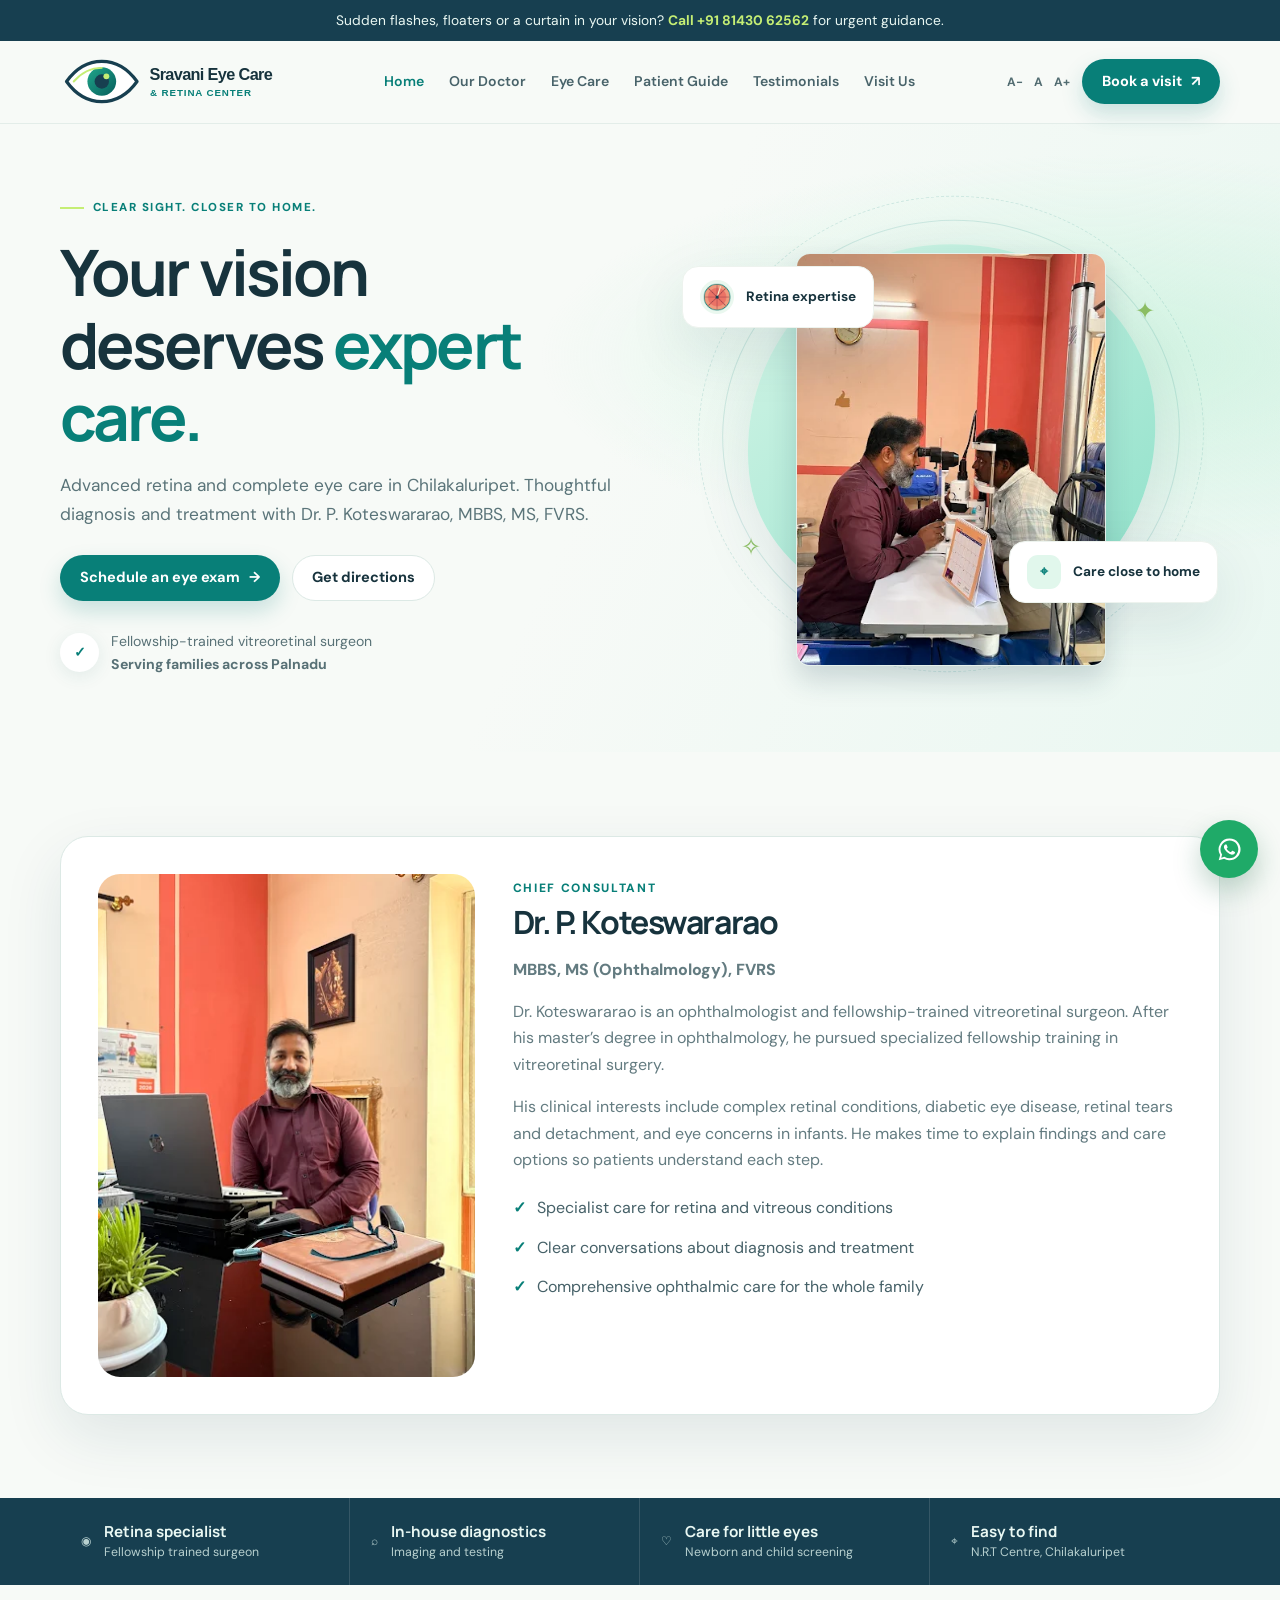
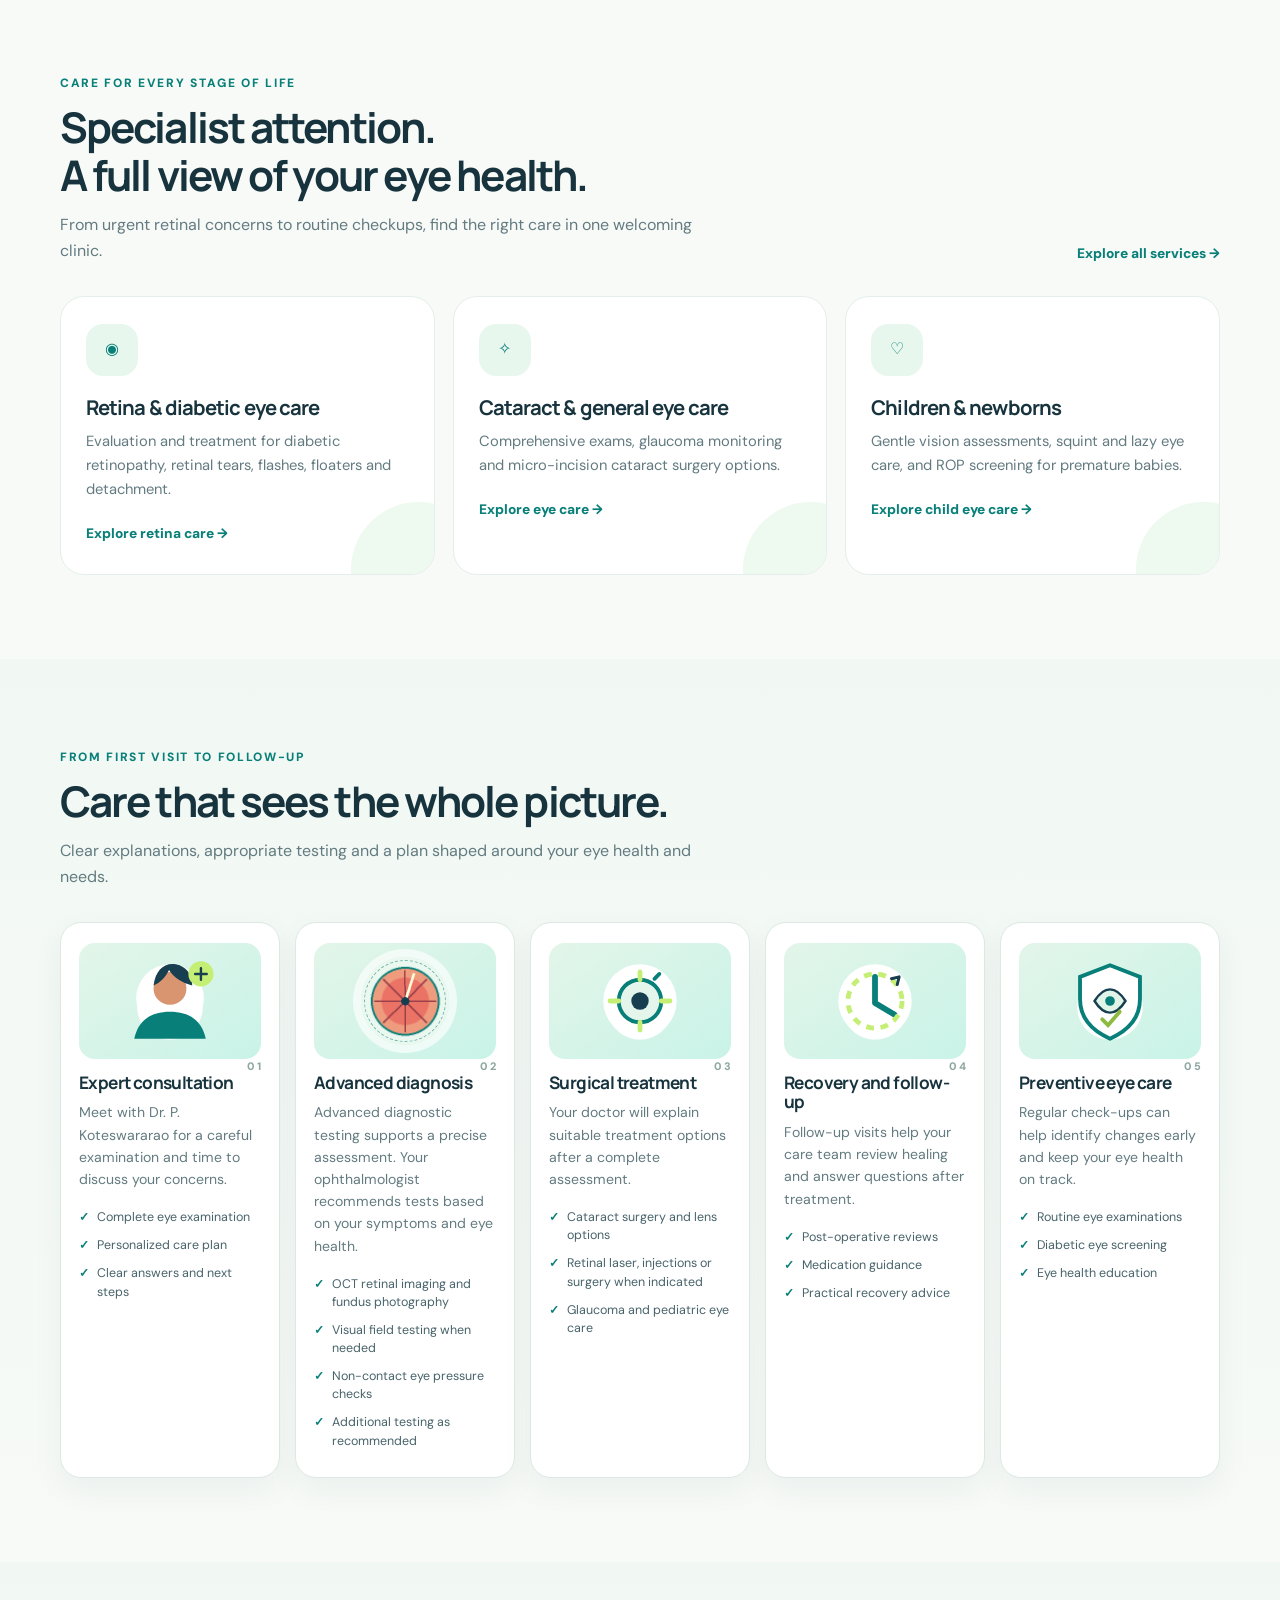
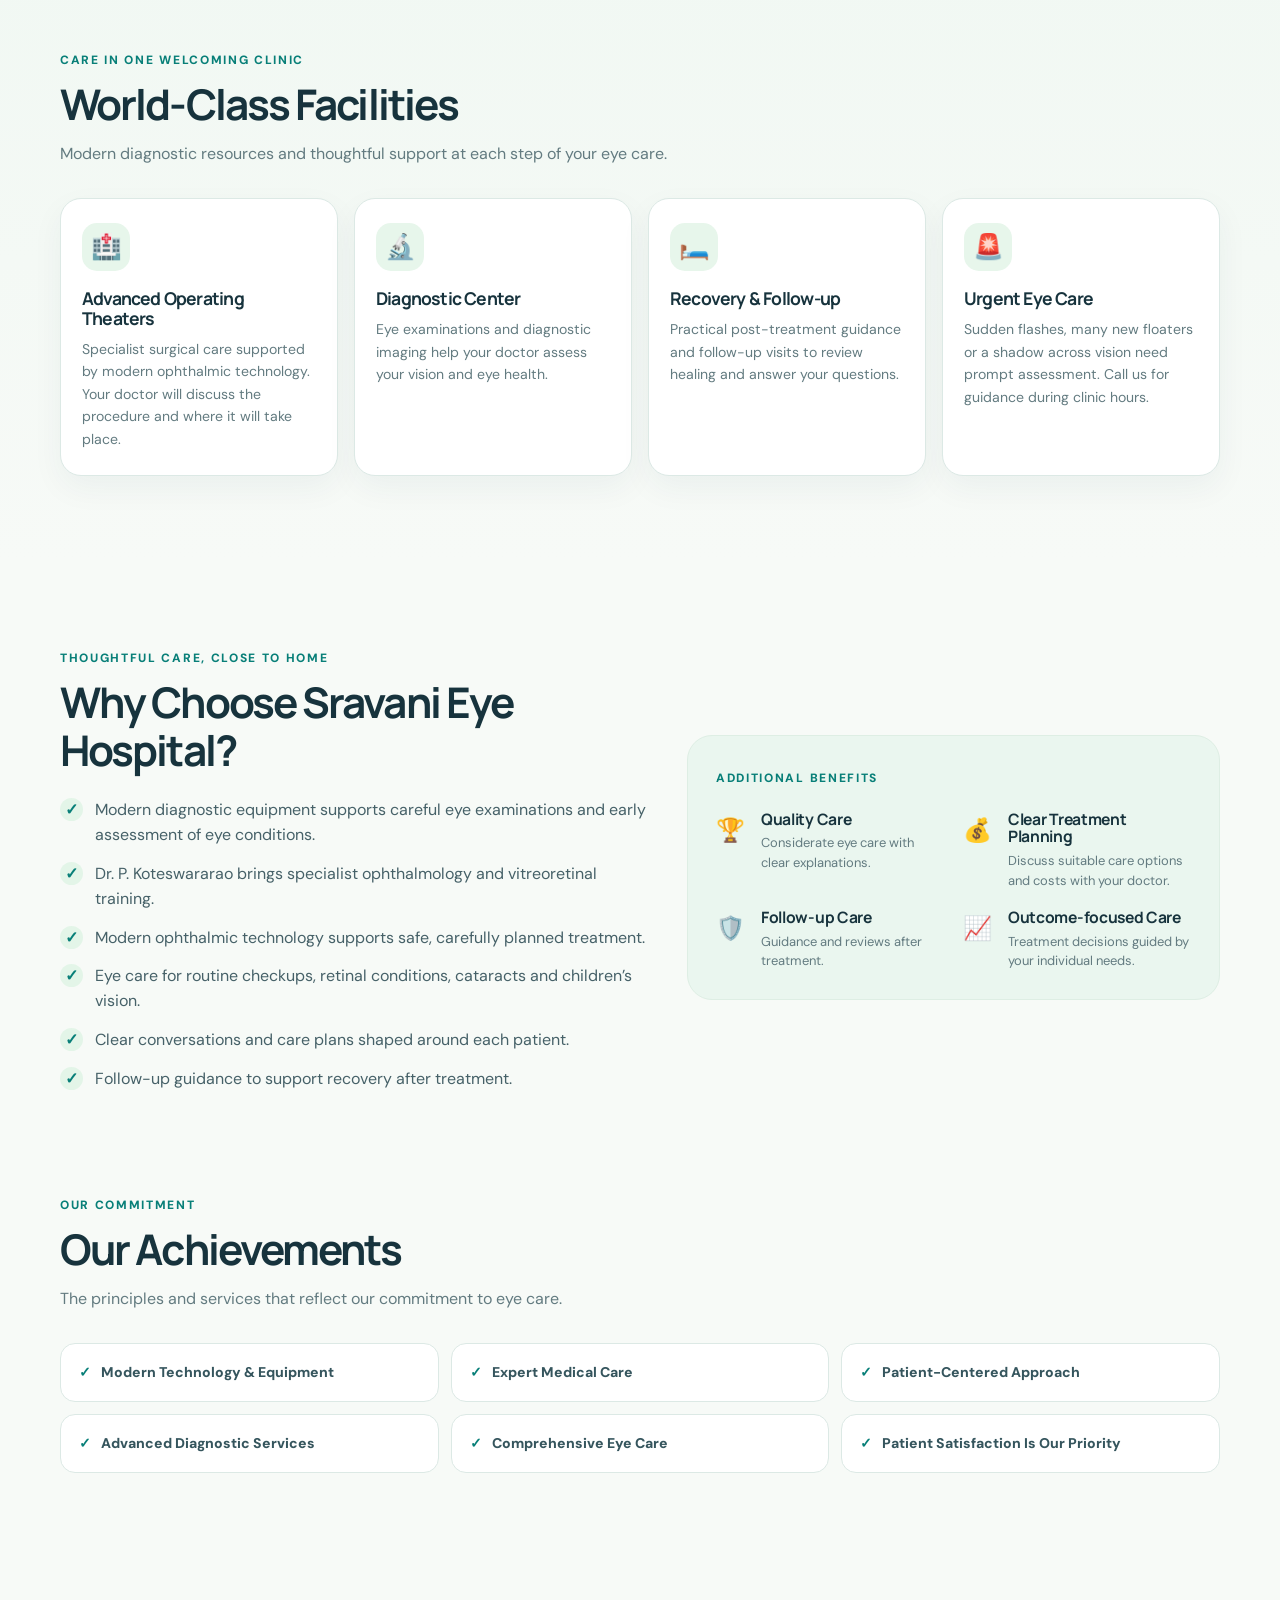
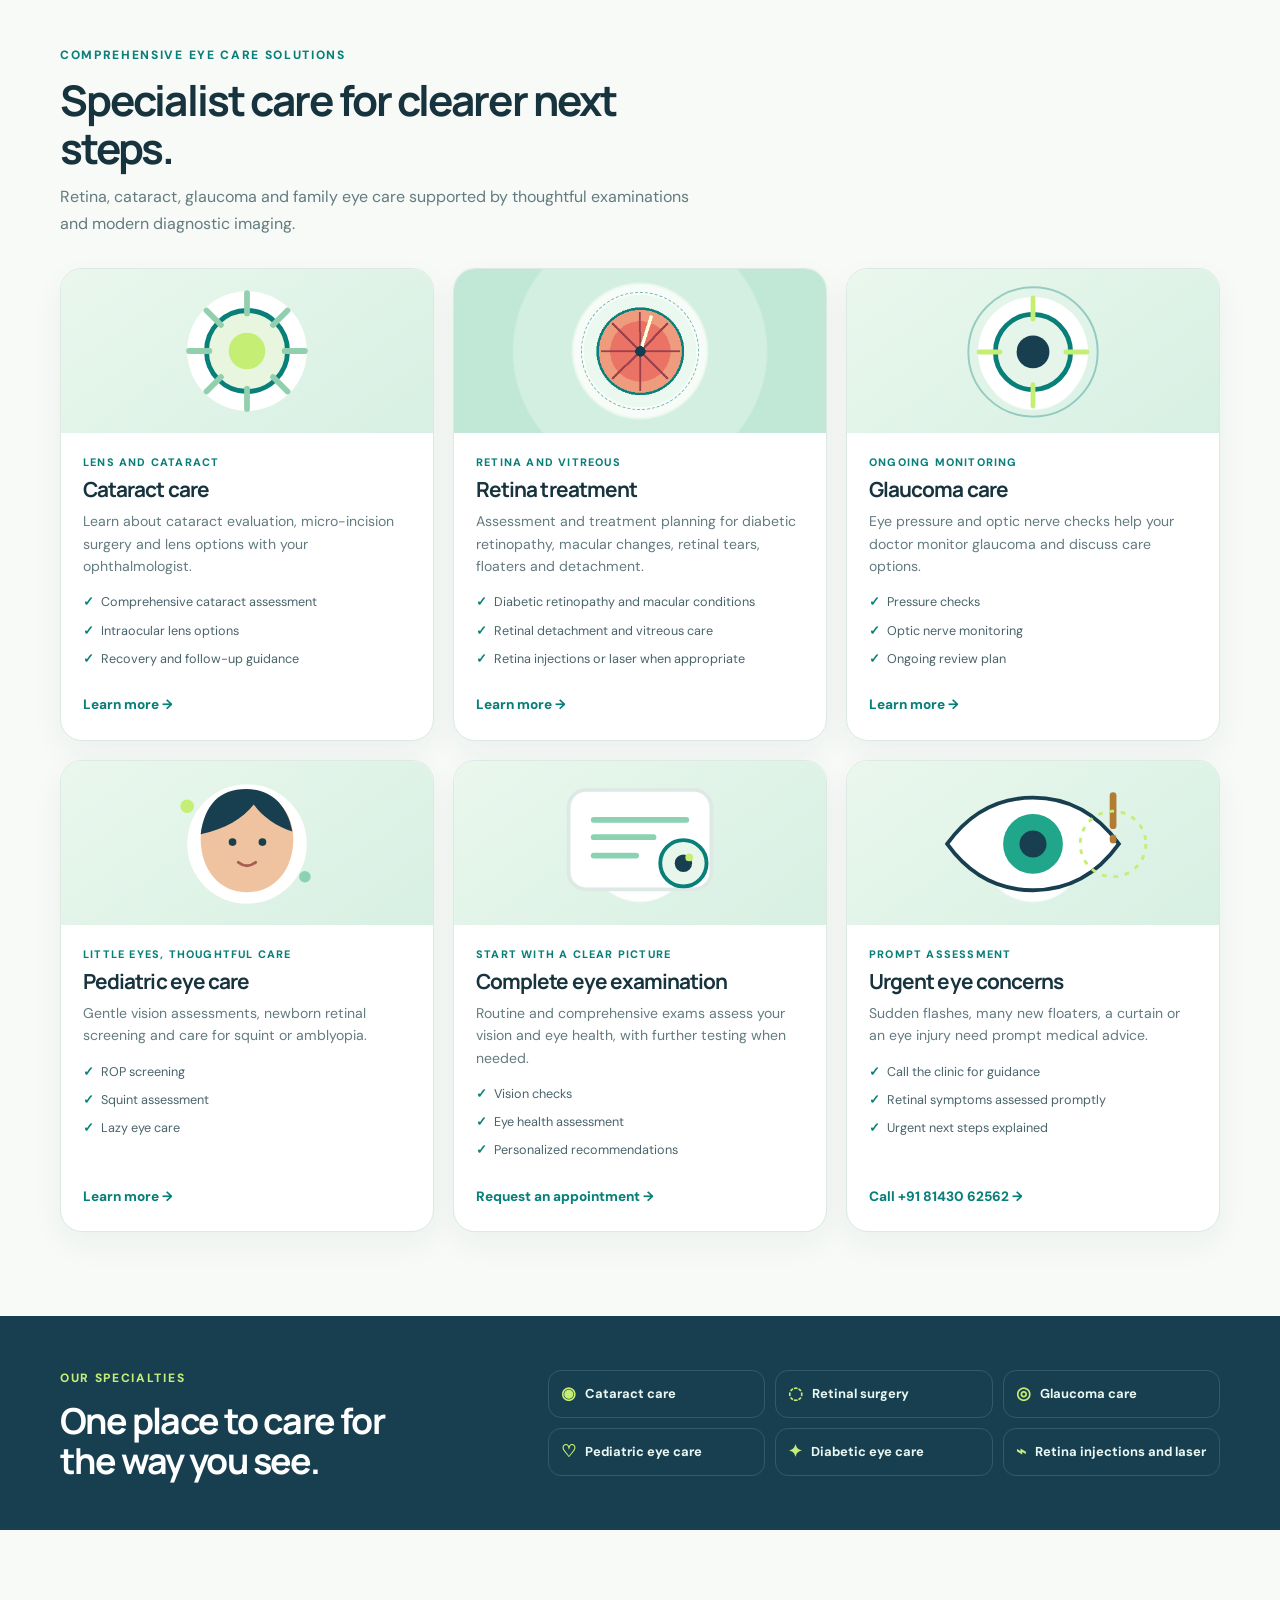
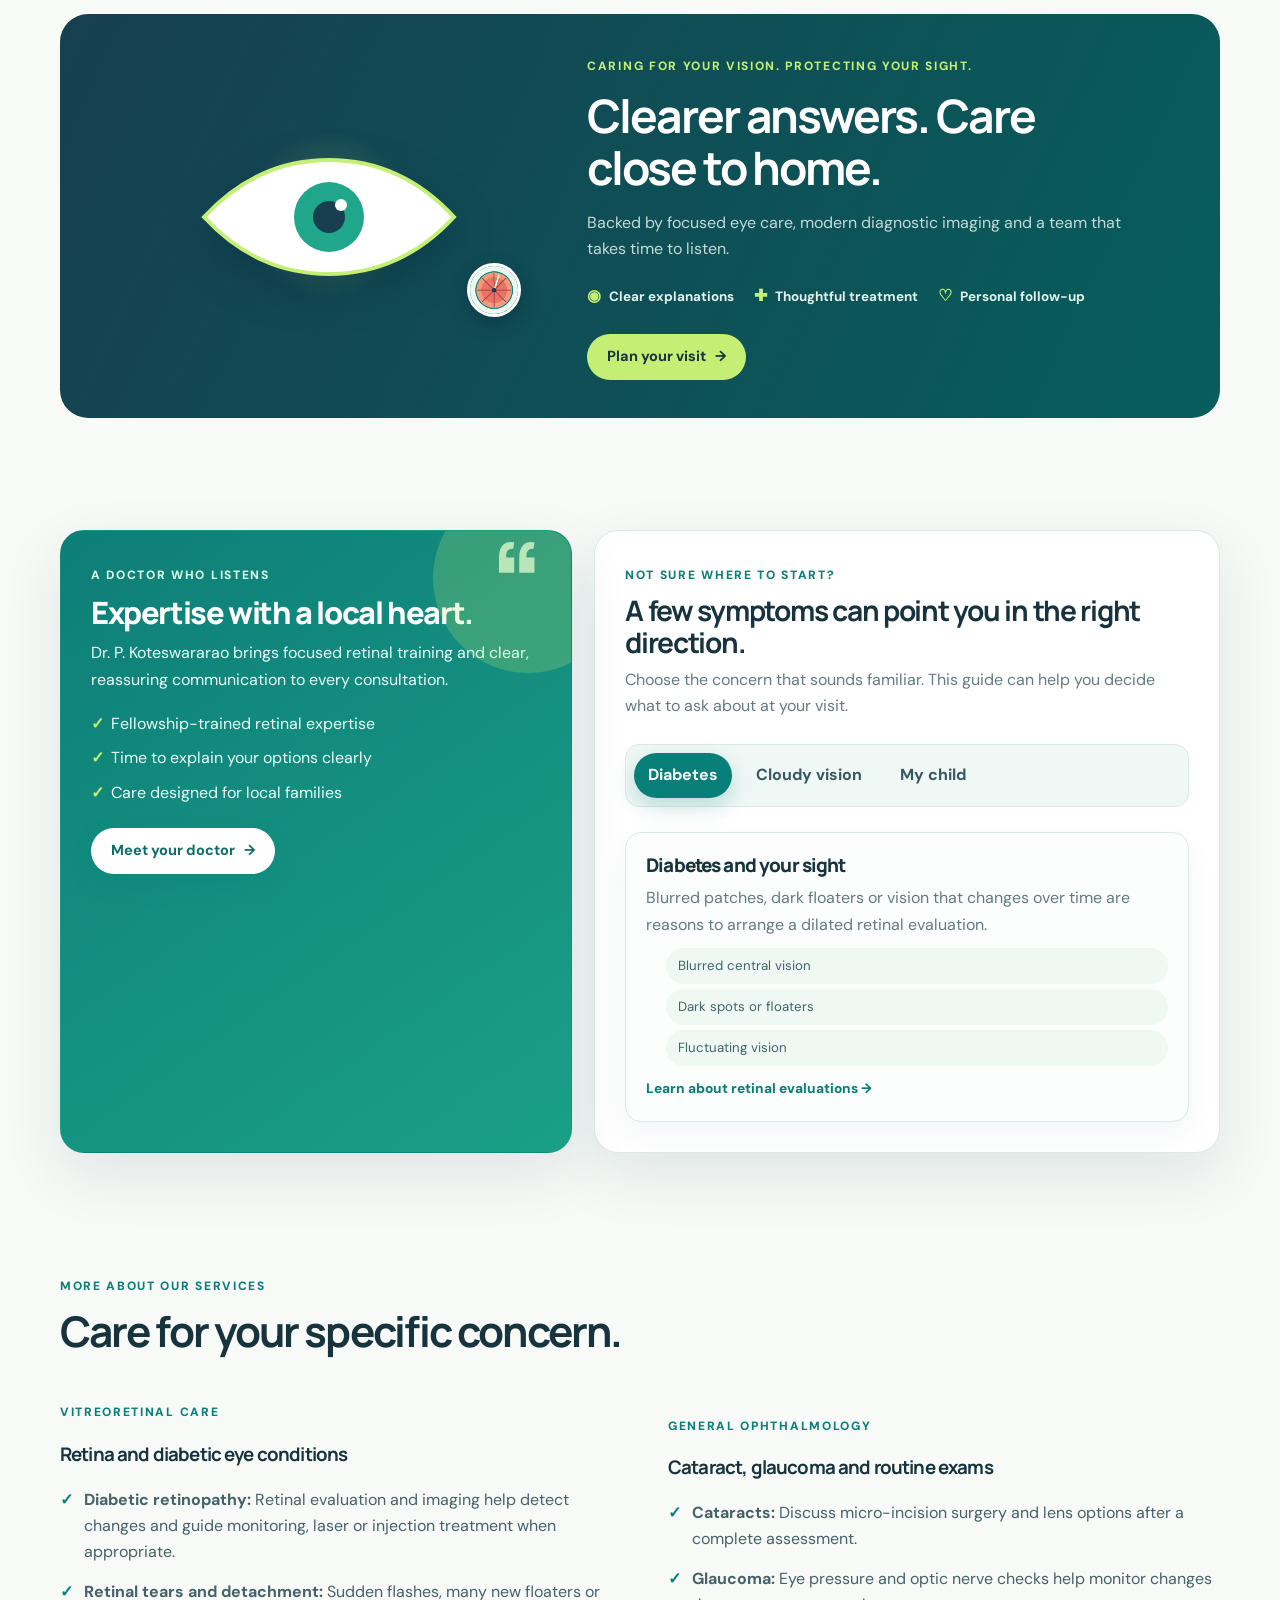
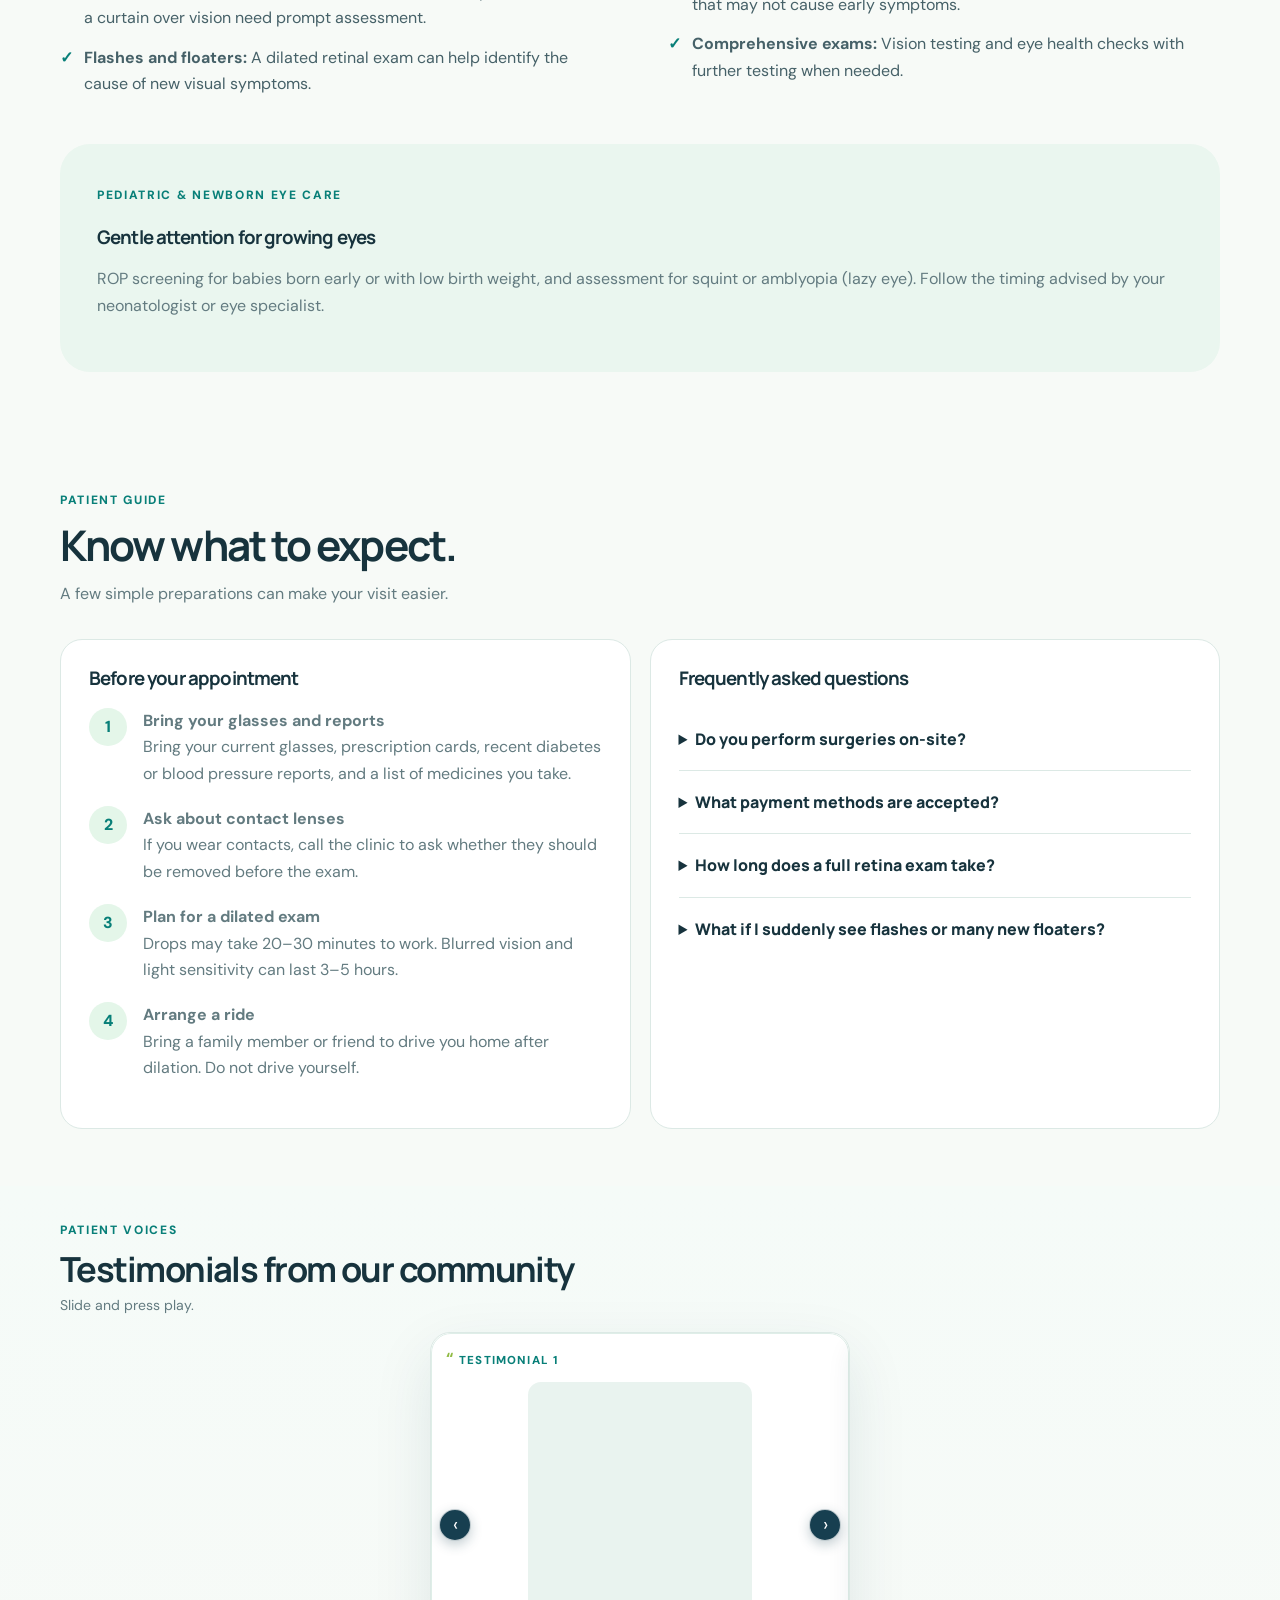
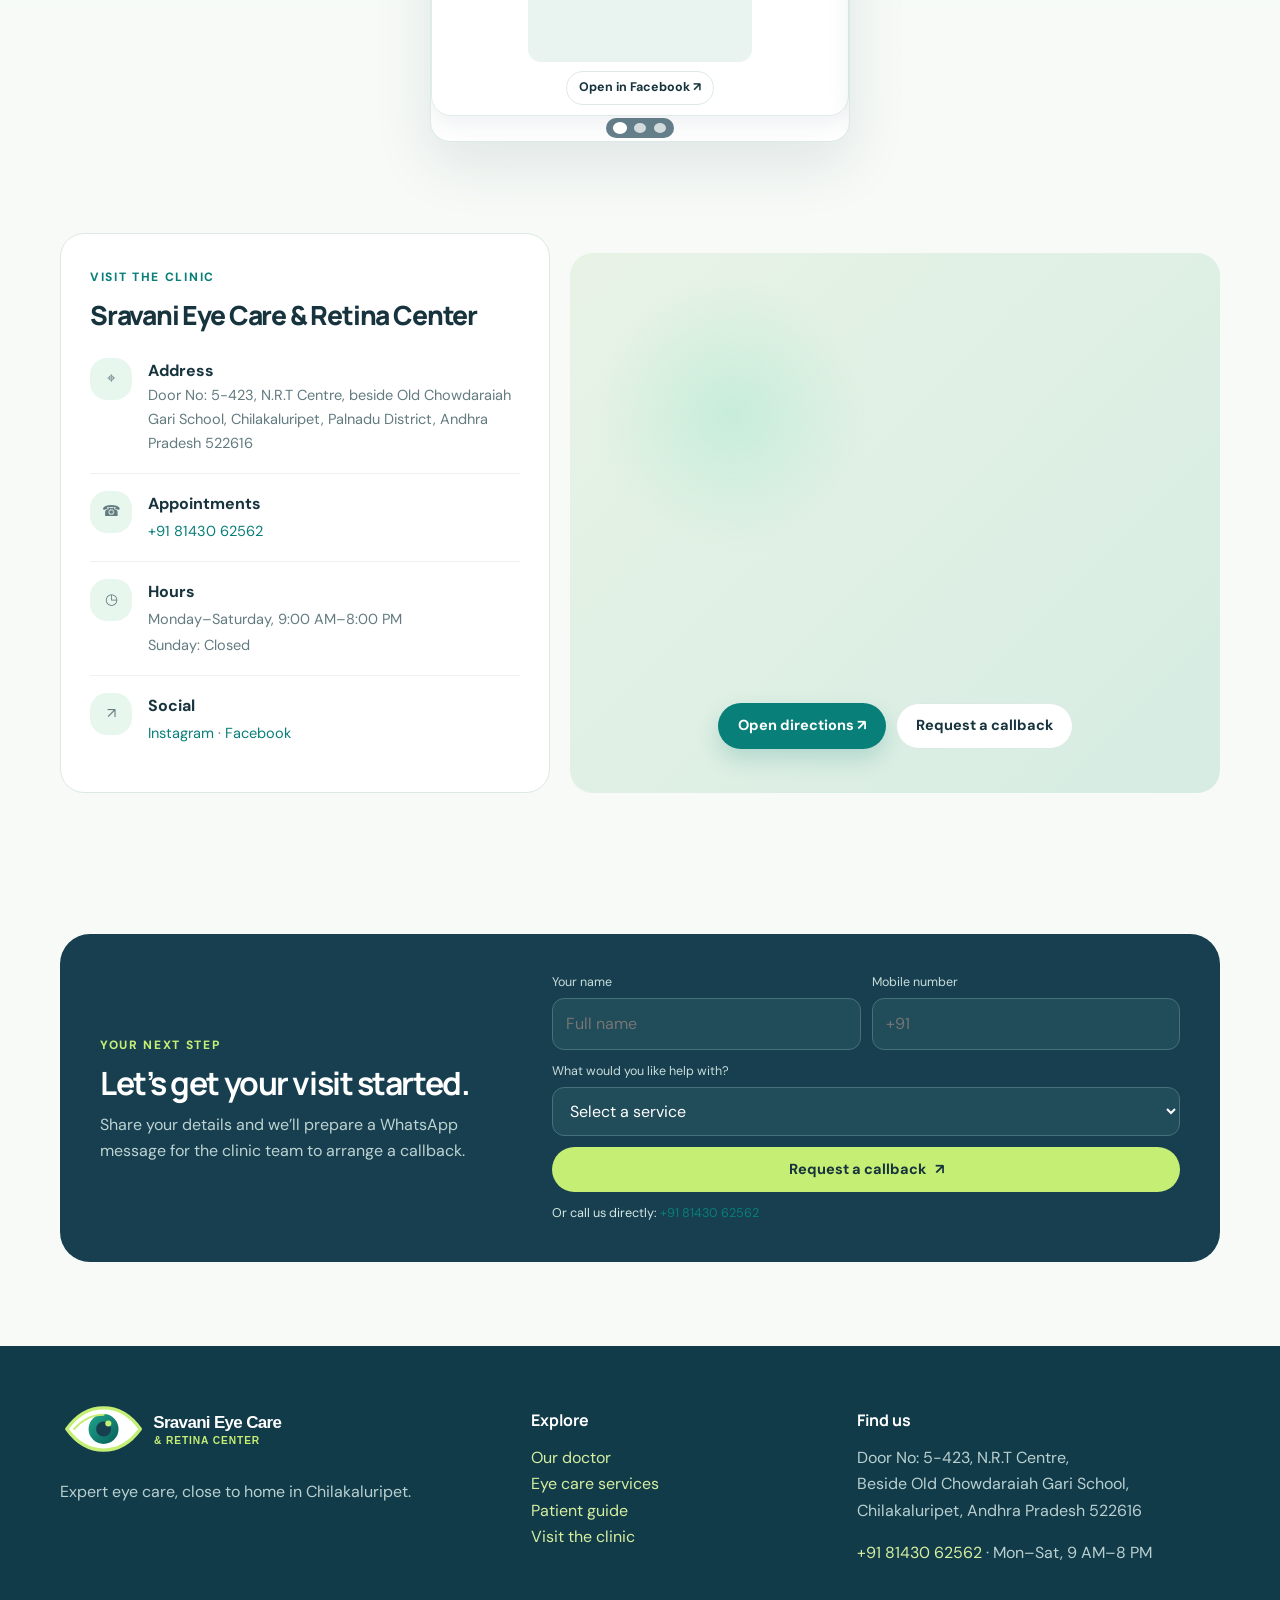
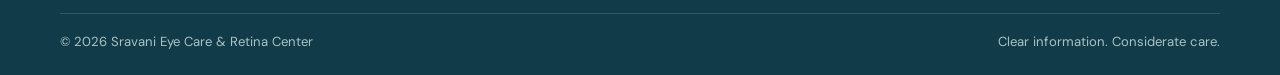
==== commit 1850656f: "first commit" ====
--- a/index.html
+++ b/index.html
@@ -15,7 +15,7 @@
   <header class="site-header"><div class="container nav-wrap">
     <a class="logo" href="index.html" aria-label="Sravani Eye Care home"><img src="assets/sravani-eye-care-logo.svg" alt="Sravani Eye Care &amp; Retina Center" /></a>
     <button class="menu-toggle" type="button" aria-expanded="false" aria-controls="main-nav" aria-label="Open navigation">☰</button>
-    <nav class="main-nav" id="main-nav" aria-label="Main navigation"><a href="#home" aria-current="page">Home</a><a href="#doctor">Our Doctor</a><a href="#services">Eye Care</a><a href="#guide">Patient Guide</a><a href="#visit">Visit Us</a></nav>
+    <nav class="main-nav" id="main-nav" aria-label="Main navigation"><a href="#home" aria-current="page">Home</a><a href="#doctor">Our Doctor</a><a href="#services">Eye Care</a><a href="#guide">Patient Guide</a><a href="#testimonials">Testimonials</a><a href="#visit">Visit Us</a></nav>
     <div class="nav-tools"><div class="font-tools" aria-label="Text size"><button data-font-action="decrease" aria-label="Decrease text size">A−</button><button data-font-action="reset" aria-label="Reset text size">A</button><button data-font-action="increase" aria-label="Increase text size">A+</button></div><a class="btn btn-primary header-cta" href="#appointment">Book a visit <span aria-hidden="true">↗</span></a></div>
   </div></header>
   <main>
@@ -42,8 +42,8 @@
     <section class="section care-pathway" id="care-journey"><div class="container"><div class="section-head"><div><span class="section-kicker">From first visit to follow-up</span><h2 class="section-title">Care that sees the whole picture.</h2><p class="section-intro">Clear explanations, appropriate testing and a plan shaped around your eye health and needs.</p></div></div>
       <div class="pathway-grid">
         <article class="pathway-card reveal"><div class="pathway-art consult-art" aria-hidden="true"><svg viewBox="0 0 120 100"><circle cx="60" cy="47" r="35" fill="#fff"/><path d="M23 89c4-19 17-28 37-28s33 9 37 28" fill="#087f78"/><circle cx="60" cy="37" r="17" fill="#d99470"/><path d="M43 34c2-16 11-24 23-22 11 2 17 11 17 22-11-3-19-8-24-16-4 8-9 13-16 16" fill="#173f50"/><circle cx="92" cy="22" r="13" fill="#c5ee74"/><path d="M92 16v12m-6-6h12" stroke="#173f50" stroke-width="2.5" stroke-linecap="round"/></svg></div><span class="pathway-number">01</span><h3>Expert consultation</h3><p>Meet with Dr. P. Koteswararao for a careful examination and time to discuss your concerns.</p><ul><li>Complete eye examination</li><li>Personalized care plan</li><li>Clear answers and next steps</li></ul></article>
-        <article class="pathway-card reveal"><div class="pathway-art diagnostic-art"><img src="assets/retina-scan.gif" alt="Animated retinal scan illustration" /><span class="scan-ring" aria-hidden="true"></span></div><span class="pathway-number">02</span><h3>Advanced diagnosis</h3><p>Modern testing helps your doctor understand your eye health and guide decisions.</p><ul><li>Retinal imaging and fundus photography</li><li>OCT or visual field testing when needed</li><li>Eye pressure checks</li></ul></article>
-        <article class="pathway-card reveal"><div class="pathway-art treatment-art" aria-hidden="true"><svg viewBox="0 0 120 100"><circle cx="60" cy="50" r="38" fill="#fff"/><circle cx="60" cy="50" r="22" fill="#e4f6ec" stroke="#087f78" stroke-width="4"/><circle cx="60" cy="50" r="9" fill="#173f50"/><path d="M60 28v-8m22 30h9M60 72v8M38 50h-9" stroke="#c5ee74" stroke-width="5" stroke-linecap="round"/><path d="m75 27 5-5" stroke="#087f78" stroke-width="4" stroke-linecap="round"/></svg></div><span class="pathway-number">03</span><h3>Treatment options</h3><p>Your doctor will explain suitable medical, laser or surgical options after assessment.</p><ul><li>Cataract surgery and lens options</li><li>Retinal laser or injections when indicated</li><li>Glaucoma and pediatric eye care</li></ul></article>
+        <article class="pathway-card reveal"><div class="pathway-art diagnostic-art"><img src="assets/retina-scan.gif" alt="Animated retinal scan illustration" /><span class="scan-ring" aria-hidden="true"></span></div><span class="pathway-number">02</span><h3>Advanced diagnosis</h3><p>Advanced diagnostic testing supports a precise assessment. Your ophthalmologist recommends tests based on your symptoms and eye health.</p><ul><li>OCT retinal imaging and fundus photography</li><li>Visual field testing when needed</li><li>Non-contact eye pressure checks</li><li>Additional testing as recommended</li></ul></article>
+        <article class="pathway-card reveal"><div class="pathway-art treatment-art" aria-hidden="true"><svg viewBox="0 0 120 100"><circle cx="60" cy="50" r="38" fill="#fff"/><circle cx="60" cy="50" r="22" fill="#e4f6ec" stroke="#087f78" stroke-width="4"/><circle cx="60" cy="50" r="9" fill="#173f50"/><path d="M60 28v-8m22 30h9M60 72v8M38 50h-9" stroke="#c5ee74" stroke-width="5" stroke-linecap="round"/><path d="m75 27 5-5" stroke="#087f78" stroke-width="4" stroke-linecap="round"/></svg></div><span class="pathway-number">03</span><h3>Surgical treatment</h3><p>Your doctor will explain suitable treatment options after a complete assessment.</p><ul><li>Cataract surgery and lens options</li><li>Retinal laser, injections or surgery when indicated</li><li>Glaucoma and pediatric eye care</li></ul></article>
         <article class="pathway-card reveal"><div class="pathway-art recovery-art" aria-hidden="true"><svg viewBox="0 0 120 100"><circle cx="60" cy="50" r="38" fill="#fff"/><path d="M60 25v27l20 12" fill="none" stroke="#087f78" stroke-width="6" stroke-linecap="round" stroke-linejoin="round"/><circle cx="60" cy="50" r="28" fill="none" stroke="#c5ee74" stroke-width="5" stroke-dasharray="8 7"/><path d="m77 27 8-2-2 8" fill="none" stroke="#173f50" stroke-width="3" stroke-linecap="round" stroke-linejoin="round"/></svg></div><span class="pathway-number">04</span><h3>Recovery and follow-up</h3><p>Follow-up visits help your care team review healing and answer questions after treatment.</p><ul><li>Post-operative reviews</li><li>Medication guidance</li><li>Practical recovery advice</li></ul></article>
         <article class="pathway-card reveal"><div class="pathway-art prevention-art" aria-hidden="true"><svg viewBox="0 0 120 100"><path d="M60 13 91 25v23c0 20-13 33-31 41-18-8-31-21-31-41V25Z" fill="#fff" stroke="#087f78" stroke-width="4"/><path d="M44 50c5-8 11-12 16-12s11 4 16 12c-5 8-11 12-16 12s-11-4-16-12Z" fill="#e1f4e8" stroke="#173f50" stroke-width="2.5"/><circle cx="60" cy="50" r="5" fill="#087f78"/><path d="m52 69 6 6 12-14" fill="none" stroke="#8fba42" stroke-width="4" stroke-linecap="round"/></svg></div><span class="pathway-number">05</span><h3>Preventive eye care</h3><p>Regular check-ups can help identify changes early and keep your eye health on track.</p><ul><li>Routine eye examinations</li><li>Diabetic eye screening</li><li>Eye health education</li></ul></article>
       </div>
@@ -63,7 +63,7 @@
     <section class="section solutions-section" id="eye-care-solutions"><div class="container"><div class="section-head"><div><span class="section-kicker">Comprehensive eye care solutions</span><h2 class="section-title">Specialist care for clearer next steps.</h2><p class="section-intro">Retina, cataract, glaucoma and family eye care supported by thoughtful examinations and modern diagnostic imaging.</p></div></div>
       <div class="solutions-grid">
         <article class="solution-card reveal"><div class="solution-art" aria-hidden="true"><svg viewBox="0 0 320 170"><circle cx="160" cy="85" r="62" fill="#fff"/><circle cx="160" cy="85" r="42" fill="#e9f6df" stroke="#087f78" stroke-width="5"/><circle cx="160" cy="85" r="19" fill="#c5ee74"/><path d="M160 25v21m0 78v21m60-60h-21m-78 0h-21m102-42-15 15m-54 54-15 15m84 0-15-15m-54-54-15-15" stroke="#91cfae" stroke-width="6" stroke-linecap="round"/></svg></div><div class="solution-content"><span class="solution-label">Lens and cataract</span><h3>Cataract care</h3><p>Learn about cataract evaluation, micro-incision surgery and lens options with your ophthalmologist.</p><ul><li>Comprehensive cataract assessment</li><li>Intraocular lens options</li><li>Recovery and follow-up guidance</li></ul><a class="text-link" href="#general-care">Learn more <span aria-hidden="true">&#8594;</span></a></div></article>
-        <article class="solution-card reveal"><div class="solution-art retina-art"><img src="assets/retina-scan.gif" alt="Animated retinal scan" /><span class="retina-orbit" aria-hidden="true"></span></div><div class="solution-content"><span class="solution-label">Retina and vitreous</span><h3>Retina treatment</h3><p>Assessment and treatment planning for diabetic retinopathy, retinal tears, floaters and detachment.</p><ul><li>Diabetic eye care</li><li>Retinal imaging</li><li>Laser or injection options when appropriate</li></ul><a class="text-link" href="#retina-care">Learn more <span aria-hidden="true">&#8594;</span></a></div></article>
+        <article class="solution-card reveal"><div class="solution-art retina-art"><img src="assets/retina-scan.gif" alt="Animated retinal scan" /><span class="retina-orbit" aria-hidden="true"></span></div><div class="solution-content"><span class="solution-label">Retina and vitreous</span><h3>Retina treatment</h3><p>Assessment and treatment planning for diabetic retinopathy, macular changes, retinal tears, floaters and detachment.</p><ul><li>Diabetic retinopathy and macular conditions</li><li>Retinal detachment and vitreous care</li><li>Retina injections or laser when appropriate</li></ul><a class="text-link" href="#retina-care">Learn more <span aria-hidden="true">&#8594;</span></a></div></article>
         <article class="solution-card reveal"><div class="solution-art glaucoma-art" aria-hidden="true"><svg viewBox="0 0 320 170"><circle cx="160" cy="86" r="57" fill="#fff"/><circle cx="160" cy="86" r="39" fill="#e5f5e9" stroke="#087f78" stroke-width="5"/><circle cx="160" cy="86" r="17" fill="#173f50"/><path d="M160 30v22m0 68v22m56-56h-22m-68 0h-22" stroke="#c5ee74" stroke-width="5" stroke-linecap="round"/><circle class="glaucoma-pulse" cx="160" cy="86" r="67" fill="none" stroke="#087f78" stroke-width="2" opacity=".35"/></svg></div><div class="solution-content"><span class="solution-label">Ongoing monitoring</span><h3>Glaucoma care</h3><p>Eye pressure and optic nerve checks help your doctor monitor glaucoma and discuss care options.</p><ul><li>Pressure checks</li><li>Optic nerve monitoring</li><li>Ongoing review plan</li></ul><a class="text-link" href="#general-care">Learn more <span aria-hidden="true">&#8594;</span></a></div></article>
         <article class="solution-card reveal"><div class="solution-art pediatric-art" aria-hidden="true"><svg viewBox="0 0 320 170"><circle cx="160" cy="86" r="62" fill="#fff"/><path d="M160 32c-29 0-48 20-48 49 0 31 19 55 48 55s48-24 48-55c0-29-19-49-48-49" fill="#f0c3a0"/><path d="M112 76c4-30 19-47 47-47 25 0 43 16 48 44-16-5-31-15-40-28-12 15-29 25-55 31" fill="#173f50"/><circle cx="145" cy="84" r="4" fill="#173f50"/><circle cx="176" cy="84" r="4" fill="#173f50"/><path d="M151 105q9 7 18 0" fill="none" stroke="#a55f52" stroke-width="3" stroke-linecap="round"/><circle cx="98" cy="47" r="7" fill="#c5ee74"/><circle cx="220" cy="120" r="6" fill="#8bd2b2"/></svg></div><div class="solution-content"><span class="solution-label">Little eyes, thoughtful care</span><h3>Pediatric eye care</h3><p>Gentle vision assessments, newborn retinal screening and care for squint or amblyopia.</p><ul><li>ROP screening</li><li>Squint assessment</li><li>Lazy eye care</li></ul><a class="text-link" href="#pediatric-care">Learn more <span aria-hidden="true">&#8594;</span></a></div></article>
         <article class="solution-card reveal"><div class="solution-art exam-art" aria-hidden="true"><svg viewBox="0 0 320 170"><rect x="86" y="30" width="148" height="103" rx="18" fill="#fff" stroke="#dce9e5" stroke-width="4"/><path d="M112 61h96M112 79h62M112 98h44" stroke="#8bd2b2" stroke-width="6" stroke-linecap="round"/><circle cx="205" cy="106" r="24" fill="#e8f6eb" stroke="#087f78" stroke-width="4"/><circle cx="205" cy="106" r="9" fill="#173f50"/><circle cx="211" cy="100" r="4" fill="#c5ee74"/></svg></div><div class="solution-content"><span class="solution-label">Start with a clear picture</span><h3>Complete eye examination</h3><p>Routine and comprehensive exams assess your vision and eye health, with further testing when needed.</p><ul><li>Vision checks</li><li>Eye health assessment</li><li>Personalized recommendations</li></ul><a class="text-link" href="#appointment">Request an appointment <span aria-hidden="true">&#8594;</span></a></div></article>
@@ -71,7 +71,7 @@
       </div>
     </div></section>
     <section class="specialties-strip"><div class="container specialties-layout"><div><span class="section-kicker">Our specialties</span><h2>One place to care for the way you see.</h2></div><div class="specialty-list"><a href="#general-care"><span>◉</span>Cataract care</a><a href="#retina-care"><span>◌</span>Retinal surgery</a><a href="#general-care"><span>◎</span>Glaucoma care</a><a href="#pediatric-care"><span>♡</span>Pediatric eye care</a><a href="#retina-care"><span>✦</span>Diabetic eye care</a><a href="#retina-care"><span>⌁</span>Retina injections and laser</a></div></div></section>
-    <section class="section"><div class="container vision-banner reveal"><div class="vision-banner-art" aria-hidden="true"><span class="vision-sun"></span><svg viewBox="0 0 320 180"><path d="M35 91c35-38 76-57 125-57s90 19 125 57c-35 38-76 57-125 57S70 129 35 91Z" fill="#fff" stroke="#c5ee74" stroke-width="4"/><circle cx="160" cy="91" r="35" fill="#20a68a"/><circle cx="160" cy="91" r="16" fill="#173f50"/><circle cx="172" cy="79" r="6" fill="#fff"/></svg><img src="assets/retina-scan.gif" alt="Animated retina scan" /></div><div><span class="section-kicker" style="color:var(--lime)">Caring for your vision</span><h2>Clearer answers. Care close to home.</h2><p>Backed by focused eye care, modern diagnostic imaging and a team that takes time to listen.</p><div class="vision-points"><span><b>◉</b> Clear explanations</span><span><b>✚</b> Thoughtful treatment</span><span><b>♡</b> Personal follow-up</span></div><a class="btn btn-lime" href="#appointment">Plan your visit <span aria-hidden="true">&#8594;</span></a></div></div></section>    <section class="section-tight insight-section"><div class="container insight-grid"><article class="insight-doctor reveal"><span class="quote-mark">“</span><span class="section-kicker">A doctor who listens</span><h2>Expertise with a local heart.</h2><p>Dr. P. Koteswararao brings focused retinal training and clear, reassuring communication to every consultation.</p><ul class="insight-points"><li>Fellowship-trained retinal expertise</li><li>Time to explain your options clearly</li><li>Care designed for local families</li></ul><a class="btn btn-primary" href="#doctor">Meet your doctor <span aria-hidden="true">→</span></a></article><article class="insight-guide reveal"><span class="section-kicker">Not sure where to start?</span><h2 class="section-title">A few symptoms can point you in the right direction.</h2><p class="section-intro">Choose the concern that sounds familiar. This guide can help you decide what to ask about at your visit.</p><div class="symptom-tabs" role="tablist" aria-label="Choose an eye care concern"><button role="tab" id="tab-diabetes" aria-controls="panel-diabetes" aria-selected="true" data-symptom="diabetes">Diabetes</button><button role="tab" id="tab-cloudy" aria-controls="panel-cloudy" aria-selected="false" data-symptom="cloudy">Cloudy vision</button><button role="tab" id="tab-child" aria-controls="panel-child" aria-selected="false" data-symptom="child">My child</button></div>
+    <section class="section"><div class="container vision-banner reveal"><div class="vision-banner-art" aria-hidden="true"><span class="vision-sun"></span><svg viewBox="0 0 320 180"><path d="M35 91c35-38 76-57 125-57s90 19 125 57c-35 38-76 57-125 57S70 129 35 91Z" fill="#fff" stroke="#c5ee74" stroke-width="4"/><circle cx="160" cy="91" r="35" fill="#20a68a"/><circle cx="160" cy="91" r="16" fill="#173f50"/><circle cx="172" cy="79" r="6" fill="#fff"/></svg><img src="assets/retina-scan.gif" alt="Animated retina scan" /></div><div><span class="section-kicker" style="color:var(--lime)">Caring for your vision. Protecting your sight.</span><h2>Clearer answers. Care close to home.</h2><p>Backed by focused eye care, modern diagnostic imaging and a team that takes time to listen.</p><div class="vision-points"><span><b>◉</b> Clear explanations</span><span><b>✚</b> Thoughtful treatment</span><span><b>♡</b> Personal follow-up</span></div><a class="btn btn-lime" href="#appointment">Plan your visit <span aria-hidden="true">&#8594;</span></a></div></div></section>    <section class="section-tight insight-section"><div class="container insight-grid"><article class="insight-doctor reveal"><span class="quote-mark">“</span><span class="section-kicker">A doctor who listens</span><h2>Expertise with a local heart.</h2><p>Dr. P. Koteswararao brings focused retinal training and clear, reassuring communication to every consultation.</p><ul class="insight-points"><li>Fellowship-trained retinal expertise</li><li>Time to explain your options clearly</li><li>Care designed for local families</li></ul><a class="btn btn-primary" href="#doctor">Meet your doctor <span aria-hidden="true">→</span></a></article><article class="insight-guide reveal"><span class="section-kicker">Not sure where to start?</span><h2 class="section-title">A few symptoms can point you in the right direction.</h2><p class="section-intro">Choose the concern that sounds familiar. This guide can help you decide what to ask about at your visit.</p><div class="symptom-tabs" role="tablist" aria-label="Choose an eye care concern"><button role="tab" id="tab-diabetes" aria-controls="panel-diabetes" aria-selected="true" data-symptom="diabetes">Diabetes</button><button role="tab" id="tab-cloudy" aria-controls="panel-cloudy" aria-selected="false" data-symptom="cloudy">Cloudy vision</button><button role="tab" id="tab-child" aria-controls="panel-child" aria-selected="false" data-symptom="child">My child</button></div>
       <div class="symptom-panel" id="panel-diabetes" role="tabpanel" aria-labelledby="tab-diabetes"><h3>Diabetes and your sight</h3><p>Blurred patches, dark floaters or vision that changes over time are reasons to arrange a dilated retinal evaluation.</p><ul><li>Blurred central vision</li><li>Dark spots or floaters</li><li>Fluctuating vision</li></ul><a class="text-link" href="#retina-care">Learn about retinal evaluations →</a></div>
       <div class="symptom-panel" id="panel-cloudy" role="tabpanel" aria-labelledby="tab-cloudy" hidden><h3>Cloudy or faded vision</h3><p>Glare, halos around lights and faded colors can be associated with cataracts. An eye exam helps identify the cause.</p><ul><li>Glare at night</li><li>Faded colors</li><li>Foggy vision</li></ul><a class="text-link" href="#general-care">Learn about cataract care →</a></div>
       <div class="symptom-panel" id="panel-child" role="tabpanel" aria-labelledby="tab-child" hidden><h3>Vision care for babies and children</h3><p>Premature babies and children with unusual tracking, persistent watering or a white pupil reflection should be assessed promptly.</p><ul><li>Born prematurely</li><li>Uneven eye tracking</li><li>White pupil reflection</li></ul><a class="text-link" href="#pediatric-care">Learn about children's eye care →</a></div>
@@ -85,6 +85,7 @@
       <article class="guide-card"><h3>Frequently asked questions</h3><details class="faq-item"><summary>Do you perform surgeries on-site?</summary><p>Your doctor will explain the recommended procedure and where it will take place during your consultation.</p></details><details class="faq-item"><summary>What payment methods are accepted?</summary><p>The clinic accepts cash, UPI payments such as Google Pay, PhonePe and Paytm, and major debit or credit cards.</p></details><details class="faq-item"><summary>How long does a full retina exam take?</summary><p>Allow around 1.5 to 2 hours, including time for dilation and diagnostic imaging. Timing may vary.</p></details><details class="faq-item"><summary>What if I suddenly see flashes or many new floaters?</summary><p>Call the clinic promptly for guidance. Sudden flashes, a shower of floaters or a shadow across vision need urgent assessment.</p></details></article>
     </div></div></section>
     <section class="section gallery-section" id="gallery"><div class="container"><div class="section-head"><div><span class="section-kicker">Inside our clinic</span><h2 class="section-title">Facilities gallery</h2><p class="section-intro">A quick look at Sravani Eye Care & Retina Center spaces and equipment.</p></div></div><div class="carousel reveal" data-carousel aria-label="Sravani Eye Care facilities gallery"><div class="carousel-viewport"><div class="carousel-track" data-carousel-track><figure class="carousel-slide is-active"><img src="assets/c1.png" alt="Reception area at Sravani Eye Care & Retina Center" loading="lazy" decoding="async" /></figure><figure class="carousel-slide"><img src="assets/c2.png" alt="Consultation room at Sravani Eye Care & Retina Center" loading="lazy" decoding="async" /></figure><figure class="carousel-slide"><img src="assets/c3.png" alt="Diagnostic eye testing setup at the clinic" loading="lazy" decoding="async" /></figure><figure class="carousel-slide"><img src="assets/c4.png" alt="Retina imaging and evaluation area" loading="lazy" decoding="async" /></figure><figure class="carousel-slide"><img src="assets/c5.png" alt="Comfortable patient waiting area in the clinic" loading="lazy" decoding="async" /></figure><figure class="carousel-slide"><img src="assets/c6.png" alt="Clinical facilities at Sravani Eye Care & Retina Center" loading="lazy" decoding="async" /></figure></div></div><button class="carousel-control prev" type="button" data-carousel-control="prev" aria-label="Previous gallery image">‹</button><button class="carousel-control next" type="button" data-carousel-control="next" aria-label="Next gallery image">›</button><div class="carousel-dots" role="tablist" aria-label="Gallery slide navigation"><button type="button" class="is-active" data-carousel-to="0" role="tab" aria-selected="true" aria-label="Go to image 1"></button><button type="button" data-carousel-to="1" role="tab" aria-selected="false" aria-label="Go to image 2"></button><button type="button" data-carousel-to="2" role="tab" aria-selected="false" aria-label="Go to image 3"></button><button type="button" data-carousel-to="3" role="tab" aria-selected="false" aria-label="Go to image 4"></button><button type="button" data-carousel-to="4" role="tab" aria-selected="false" aria-label="Go to image 5"></button><button type="button" data-carousel-to="5" role="tab" aria-selected="false" aria-label="Go to image 6"></button></div></div></div></section>
+    <section class="section testimonials-section" id="testimonials"><div class="container"><div class="section-head"><div><span class="section-kicker">Patient voices</span><h2 class="section-title">Testimonials and gallery videos</h2><p class="section-intro">Slide through each set and press play.</p></div></div><div class="video-columns"><div class="video-block reveal"><h3>Testimonials</h3><div class="carousel video-carousel" data-carousel data-carousel-autoplay="false" aria-label="Patient testimonial videos"><div class="carousel-viewport"><div class="carousel-track" data-carousel-track><figure class="carousel-slide is-active"><article class="testimonial-card"><p>Testimonial 1</p><iframe class="testimonial-frame" src="https://www.facebook.com/plugins/video.php?href=https%3A%2F%2Fwww.facebook.com%2Freel%2F1614728576941884&show_text=false&width=560" title="Patient testimonial reel 1" loading="lazy" scrolling="no" frameborder="0" allowfullscreen="true" allow="autoplay; clipboard-write; encrypted-media; picture-in-picture; web-share"></iframe><a class="btn btn-light" href="https://www.facebook.com/reel/1614728576941884" target="_blank" rel="noopener noreferrer">Open in Facebook ↗</a></article></figure><figure class="carousel-slide"><article class="testimonial-card"><p>Testimonial 2</p><iframe class="testimonial-frame" src="https://www.facebook.com/plugins/video.php?href=https%3A%2F%2Fwww.facebook.com%2Freel%2F2084478232214575&show_text=false&width=560" title="Patient testimonial reel 2" loading="lazy" scrolling="no" frameborder="0" allowfullscreen="true" allow="autoplay; clipboard-write; encrypted-media; picture-in-picture; web-share"></iframe><a class="btn btn-light" href="https://www.facebook.com/reel/2084478232214575" target="_blank" rel="noopener noreferrer">Open in Facebook ↗</a></article></figure><figure class="carousel-slide"><article class="testimonial-card"><p>Testimonial 3</p><iframe class="testimonial-frame" src="https://www.facebook.com/plugins/video.php?href=https%3A%2F%2Fwww.facebook.com%2Freel%2F1790218029018823&show_text=false&width=560" title="Patient testimonial reel 3" loading="lazy" scrolling="no" frameborder="0" allowfullscreen="true" allow="autoplay; clipboard-write; encrypted-media; picture-in-picture; web-share"></iframe><a class="btn btn-light" href="https://www.facebook.com/reel/1790218029018823" target="_blank" rel="noopener noreferrer">Open in Facebook ↗</a></article></figure></div></div><button class="carousel-control prev" type="button" data-carousel-control="prev" aria-label="Previous testimonial">‹</button><button class="carousel-control next" type="button" data-carousel-control="next" aria-label="Next testimonial">›</button><div class="carousel-dots" role="tablist" aria-label="Testimonial slide navigation"><button type="button" class="is-active" data-carousel-to="0" role="tab" aria-selected="true" aria-label="Go to testimonial 1"></button><button type="button" data-carousel-to="1" role="tab" aria-selected="false" aria-label="Go to testimonial 2"></button><button type="button" data-carousel-to="2" role="tab" aria-selected="false" aria-label="Go to testimonial 3"></button></div></div></div><div class="video-block reveal"><h3>Gallery videos</h3><div class="carousel video-carousel" data-carousel data-carousel-autoplay="false" aria-label="Clinic gallery videos"><div class="carousel-viewport"><div class="carousel-track" data-carousel-track><figure class="carousel-slide is-active"><article class="testimonial-card"><p>Gallery video 1</p><iframe class="testimonial-frame" src="https://www.facebook.com/plugins/video.php?href=https%3A%2F%2Fwww.facebook.com%2Freel%2F1090239473728479&show_text=false&width=560" title="Clinic gallery reel 1" loading="lazy" scrolling="no" frameborder="0" allowfullscreen="true" allow="autoplay; clipboard-write; encrypted-media; picture-in-picture; web-share"></iframe><a class="btn btn-light" href="https://www.facebook.com/reel/1090239473728479" target="_blank" rel="noopener noreferrer">Open in Facebook ↗</a></article></figure><figure class="carousel-slide"><article class="testimonial-card"><p>Gallery video 2</p><iframe class="testimonial-frame" src="https://www.facebook.com/plugins/video.php?href=https%3A%2F%2Fwww.facebook.com%2Freel%2F1614511680277302&show_text=false&width=560" title="Clinic gallery reel 2" loading="lazy" scrolling="no" frameborder="0" allowfullscreen="true" allow="autoplay; clipboard-write; encrypted-media; picture-in-picture; web-share"></iframe><a class="btn btn-light" href="https://www.facebook.com/reel/1614511680277302" target="_blank" rel="noopener noreferrer">Open in Facebook ↗</a></article></figure><figure class="carousel-slide"><article class="testimonial-card"><p>Gallery video 3</p><iframe class="testimonial-frame" src="https://www.facebook.com/plugins/video.php?href=https%3A%2F%2Fwww.facebook.com%2Freel%2F1736658737353448&show_text=false&width=560" title="Clinic gallery reel 3" loading="lazy" scrolling="no" frameborder="0" allowfullscreen="true" allow="autoplay; clipboard-write; encrypted-media; picture-in-picture; web-share"></iframe><a class="btn btn-light" href="https://www.facebook.com/reel/1736658737353448" target="_blank" rel="noopener noreferrer">Open in Facebook ↗</a></article></figure><figure class="carousel-slide"><article class="testimonial-card"><p>Gallery video 4</p><iframe class="testimonial-frame" src="https://www.facebook.com/plugins/video.php?href=https%3A%2F%2Fwww.facebook.com%2Freel%2F1706789420572869&show_text=false&width=560" title="Clinic gallery reel 4" loading="lazy" scrolling="no" frameborder="0" allowfullscreen="true" allow="autoplay; clipboard-write; encrypted-media; picture-in-picture; web-share"></iframe><a class="btn btn-light" href="https://www.facebook.com/reel/1706789420572869" target="_blank" rel="noopener noreferrer">Open in Facebook ↗</a></article></figure></div></div><button class="carousel-control prev" type="button" data-carousel-control="prev" aria-label="Previous gallery video">‹</button><button class="carousel-control next" type="button" data-carousel-control="next" aria-label="Next gallery video">›</button><div class="carousel-dots" role="tablist" aria-label="Gallery video slide navigation"><button type="button" class="is-active" data-carousel-to="0" role="tab" aria-selected="true" aria-label="Go to gallery video 1"></button><button type="button" data-carousel-to="1" role="tab" aria-selected="false" aria-label="Go to gallery video 2"></button><button type="button" data-carousel-to="2" role="tab" aria-selected="false" aria-label="Go to gallery video 3"></button><button type="button" data-carousel-to="3" role="tab" aria-selected="false" aria-label="Go to gallery video 4"></button></div></div></div></div></div></section>
     <section class="section-tight" id="visit"><div class="container contact-grid"><article class="contact-card"><span class="section-kicker">Visit the clinic</span><h2 style="font:800 1.65rem Manrope;margin:8px 0">Sravani Eye Care & Retina Center</h2><div class="contact-row"><span class="service-icon">⌖</span><div><strong>Address</strong><address>Door No: 5-423, N.R.T Centre, beside Old Chowdaraiah Gari School, Chilakaluripet, Palnadu District, Andhra Pradesh 522616</address></div></div><div class="contact-row"><span class="service-icon">☎</span><div><strong>Appointments</strong><span><a href="tel:+918143062562">+91 81430 62562</a></span></div></div><div class="contact-row"><span class="service-icon">◷</span><div><strong>Hours</strong><span>Monday–Saturday, 9:00 AM–8:00 PM<br />Sunday: Closed</span></div></div><div class="contact-row"><span class="service-icon">↗</span><div><strong>Social</strong><span><a href="https://www.instagram.com/sravanieyecare/" target="_blank" rel="noopener noreferrer">Instagram</a> · <a href="https://www.facebook.com/p/Sravani-Eye-Care-Retina-Center-61590438663763/" target="_blank" rel="noopener noreferrer">Facebook</a></span></div></div></article><div class="map-panel"><iframe class="map-frame" title="Sravani Eye Care & Retina Center location map" src="https://maps.google.com/maps?q=5-423%2C%20N.R.T%20Centre%2C%20Beside%20Old%20Chowdaraiah%20Gari%20School%2C%20Chilakaluripet&t=&z=16&ie=UTF8&iwloc=&output=embed" loading="lazy" referrerpolicy="no-referrer-when-downgrade"></iframe><div class="map-actions"><a class="btn btn-primary" href="https://maps.google.com/?q=5-423,+N.R.T+Centre,+Beside+Old+Chowdaraiah+Gari+School,+Chilakaluripet" target="_blank" rel="noopener noreferrer">Open directions ↗</a><a class="btn btn-light" href="#appointment">Request a callback</a></div></div></div></section>
 
     <section class="section"><div class="container book-panel" id="appointment"><div><span class="section-kicker" style="color:var(--lime)">Your next step</span><h2>Let’s get your visit started.</h2><p>Share your details and we’ll prepare a WhatsApp message for the clinic team to arrange a callback.</p></div><form data-appointment-form><div><label for="fullName">Your name</label><input id="fullName" name="fullName" autocomplete="name" placeholder="Full name" required /></div><div><label for="mobile">Mobile number</label><input id="mobile" name="mobile" type="tel" inputmode="tel" autocomplete="tel" placeholder="+91" required /></div><div style="grid-column:span 2"><label for="service">What would you like help with?</label><select id="service" name="service" required><option value="">Select a service</option><option>Retina checkup</option><option>Cataract consultation</option><option>Routine eye exam</option><option>Pediatric checkup</option></select></div><button class="btn btn-lime" type="submit">Request a callback <span aria-hidden="true">↗</span></button><div class="form-note" data-form-message>Or call us directly: <a href="tel:+918143062562">+91 81430 62562</a></div></form></div></section>
--- a/styles.css
+++ b/styles.css
@@ -125,5 +125,50 @@
 .insight-section .symptom-panel{margin-top:14px;padding:20px;border-radius:16px;border:1px solid #dbeae4;background:#fbfefd}
 .insight-section .symptom-panel h3{margin:0 0 8px;font:800 1.18rem/1.3 Manrope,sans-serif}
 .insight-section .symptom-panel p{margin:0 0 10px}
+#gallery{display:none}
+.testimonials-section{background:linear-gradient(180deg,#f5fbf8 0,#f7faf7 100%);padding-block:40px}
+.video-columns{display:grid;grid-template-columns:repeat(2,minmax(0,1fr));gap:20px}
+.video-block h3{margin:0 0 10px;font:800 1.28rem/1.2 Manrope,sans-serif;color:#20434a}
+.testimonial-card{background:#fff;border:1px solid #dfeee8;border-radius:18px;padding:22px;box-shadow:0 12px 26px rgba(20,63,75,.08);display:flex;flex-direction:column;justify-content:space-between;gap:14px}
+.testimonial-card p{margin:0;color:#24444b;font-weight:700}
+.testimonial-frame{width:100%;aspect-ratio:9/16;border:0;border-radius:14px;background:#e9f3ef}
+.testimonial-card .btn{align-self:flex-start}
+.video-carousel{max-width:560px}
+.video-carousel .carousel-slide{background:transparent;padding:4px 0 28px}
+.video-carousel .carousel-control{width:40px;height:40px;font-size:1.4rem}
+.video-carousel .carousel-control.prev{left:-8px}
+.video-carousel .carousel-control.next{right:-8px}
+.video-carousel .carousel-dots{bottom:8px}
+@media(max-width:920px){.video-columns{grid-template-columns:1fr}}
+@media(max-width:560px){.video-carousel .carousel-control.prev{left:8px}.video-carousel .carousel-control.next{right:8px}}
+#testimonials .video-columns{grid-template-columns:1fr;max-width:390px;margin:0 auto}
+#testimonials .video-block:nth-child(2){display:none}
+#testimonials .video-block h3{margin-bottom:6px;font-size:1.06rem}
+#testimonials .testimonial-card{padding:14px;gap:10px;border-radius:14px}
+#testimonials .testimonial-frame{aspect-ratio:4/5;max-height:330px}
+#testimonials .video-carousel .carousel-slide{padding:2px 0 20px}
+#testimonials .video-carousel .carousel-control{width:34px;height:34px;font-size:1.2rem}
+#testimonials .video-carousel .carousel-control.prev{left:6px}
+#testimonials .video-carousel .carousel-control.next{right:6px}
+#testimonials .video-carousel .carousel-dots{bottom:2px}
 .insight-section .symptom-panel ul{margin:0 0 9px;padding-left:20px;display:grid;gap:5px}
+/* Keep portrait testimonial reels fully visible in a compact carousel. */
+#testimonials.testimonials-section{padding-block:30px 34px}
+#testimonials .section-head{margin-bottom:15px}
+#testimonials .section-title{margin:6px 0;font-size:clamp(1.55rem,2.7vw,2.2rem)}
+#testimonials .section-intro{font-size:.88rem}
+#testimonials .video-columns{max-width:420px}
+#testimonials .video-block h3{display:none}
+#testimonials .video-carousel{max-width:100%;border-radius:20px}
+#testimonials .video-carousel .carousel-slide{aspect-ratio:auto;padding:0 0 25px}
+#testimonials .testimonial-card{align-items:center;gap:9px;padding:12px 14px 10px;border-radius:20px;box-shadow:0 9px 24px rgba(20,63,75,.07)}
+#testimonials .testimonial-card p{align-self:flex-start;color:#087f78;font-size:.72rem;font-weight:800;letter-spacing:.1em;text-transform:uppercase}
+#testimonials .testimonial-card p:before{content:'“';margin-right:5px;color:#8fba42;font-size:1rem}
+#testimonials .testimonial-frame{display:block;width:min(100%,224px);aspect-ratio:4/5;max-height:280px;margin:0 auto;border-radius:13px}
+#testimonials .testimonial-card .btn{align-self:center;min-height:34px;padding:7px 12px;font-size:.78rem}
+#testimonials .video-carousel .carousel-control{top:47%;width:32px;height:32px;border:1px solid #ffffffbb;background:#173f50;color:#fff;box-shadow:0 4px 12px #173f5040}
+#testimonials .video-carousel .carousel-control.prev{left:8px}
+#testimonials .video-carousel .carousel-control.next{right:8px}
+#testimonials .video-carousel .carousel-dots{bottom:3px;padding:5px 8px;background:#173f50a8}
+@media(max-width:560px){#testimonials.testimonials-section{padding-block:25px 29px}#testimonials .testimonial-frame{width:min(100%,205px);max-height:256px}#testimonials .video-carousel .carousel-slide{padding-bottom:24px}}
 @media(max-width:920px){.insight-grid{grid-template-columns:1fr}.insight-doctor,.insight-guide{padding:24px}}
